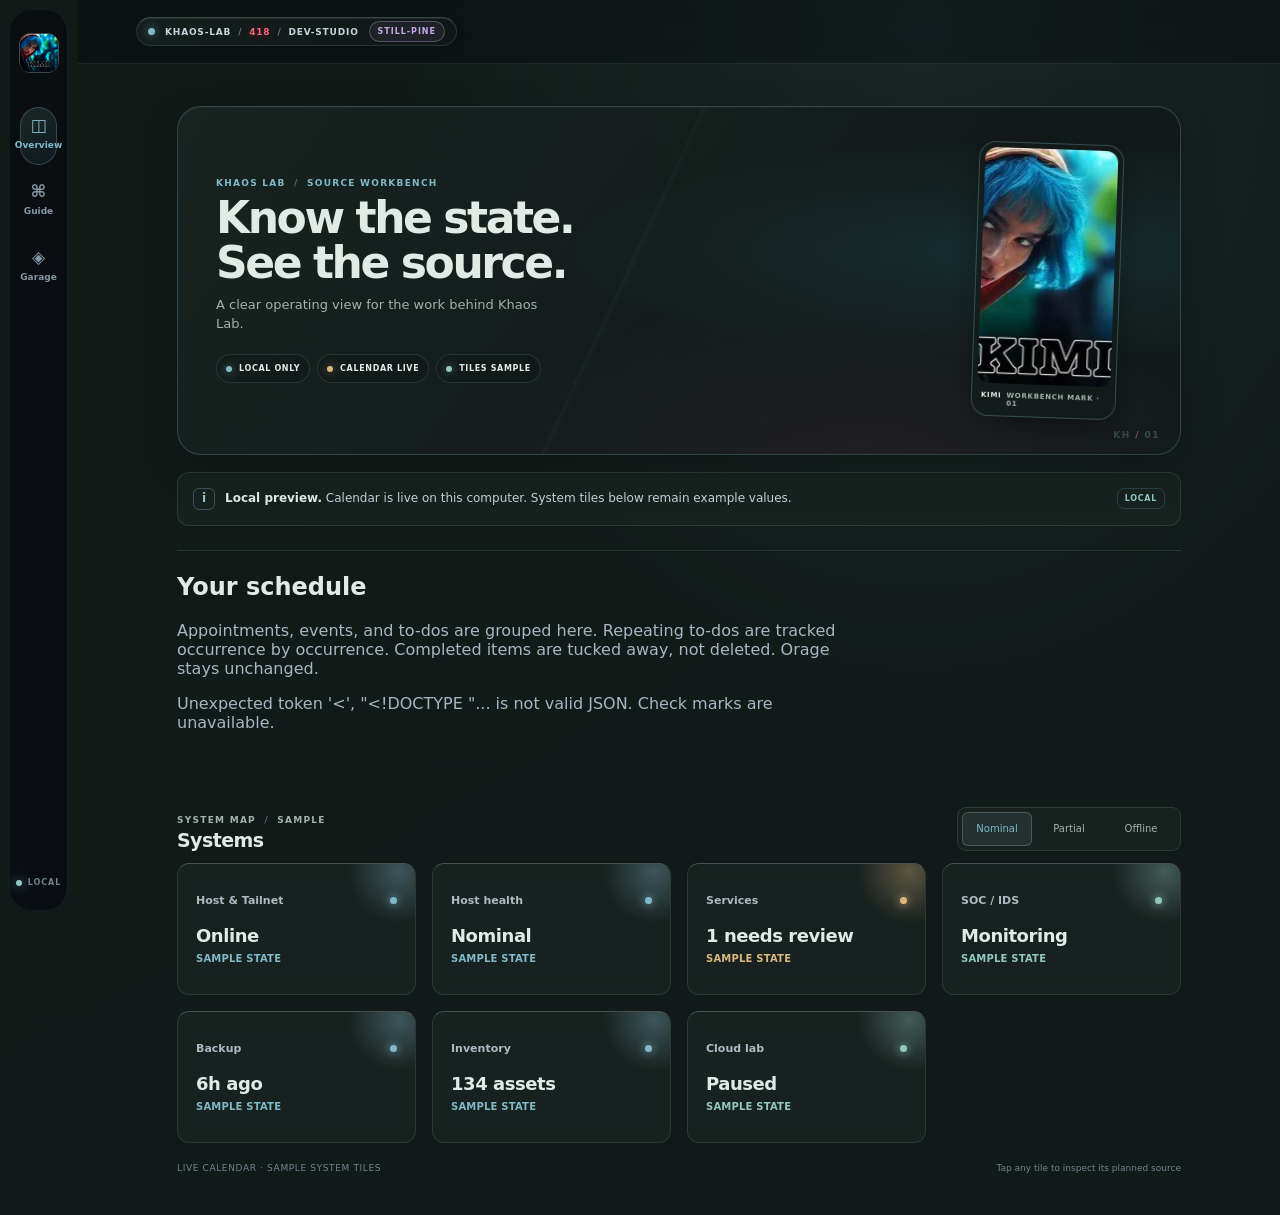
==== apps/khaos-hub/web/index.html @ b9dda096 "Place Kimi wallpaper across Hub and Garage" ====
<!doctype html>
<html lang="en">
<head>
  <meta charset="utf-8">
  <meta name="viewport" content="width=device-width, initial-scale=1, viewport-fit=cover">
  <meta name="theme-color" content="#080b10">
  <meta name="color-scheme" content="dark">
  <meta http-equiv="Content-Security-Policy" content="default-src 'none'; script-src 'self'; style-src 'self'; img-src 'self' data:; connect-src 'self'; font-src 'self'; manifest-src 'self'; base-uri 'none'; form-action 'none'; object-src 'none';">
  <title>Khaos Hub · Source Workbench</title>
  <link rel="manifest" href="manifest.webmanifest">
  <link rel="icon" href="icon-kimi-512.png" type="image/png">
  <link rel="stylesheet" href="app.css">
  <script src="app.js" defer></script>
</head>
<body>
  <div class="app-shell">
    <aside class="side-rail" aria-label="Primary navigation">
      <a class="brand-mark" href="#overview" aria-label="Khaos Hub overview"><img class="brand-icon" src="kimi-khaos-hub.png" alt=""></a>
      <nav class="rail-nav" aria-label="Sections">
        <button class="rail-link is-active" type="button" data-page="overview" aria-label="Overview" aria-current="page"><span class="rail-glyph">◫</span><span>Overview</span></button>
        <button class="rail-link" type="button" data-page="guide" aria-label="Guide"><span class="rail-glyph">⌘</span><span>Guide</span></button>
        <a class="rail-link garage-link" href="/garage/" aria-label="Garage system map"><span class="rail-glyph" aria-hidden="true">◈</span><span>Garage</span></a>
      </nav>
      <div class="rail-foot"><span class="rail-led"></span><span>LOCAL</span></div>
    </aside>

    <main class="main-shell">
      <header class="topbar">
        <div class="topbar-brand"><span class="brand-mark small" aria-hidden="true"><img class="brand-icon" src="kimi-khaos-hub.png" alt=""></span><span>KHAOS <b>HUB</b></span></div>
        <div class="topbar-state" role="group" aria-label="Khaos-Lab 418 Dev-Studio · Still-Pine phase"><span class="state-led" aria-hidden="true"></span><span class="deck-label">KHAOS-LAB <i>/</i> <b>418</b> <i>/</i> DEV-STUDIO</span><span class="phase-chip">STILL-PINE</span></div>
      </header>

      <section class="page page-overview" data-view="overview" aria-labelledby="page-title">
        <section class="workbench-hero" aria-labelledby="page-title">
          <div class="hero-copy">
            <p class="eyebrow">KHAOS LAB <span>/</span> SOURCE WORKBENCH</p>
            <h1 id="page-title">Know the state.<br>See the source.</h1>
            <p class="lede">A clear operating view for the work behind Khaos Lab.</p>
            <div class="hero-signals" aria-label="Hub status">
              <span><i aria-hidden="true"></i> LOCAL ONLY</span>
              <span><i aria-hidden="true"></i> CALENDAR LIVE</span>
              <span><i aria-hidden="true"></i> TILES SAMPLE</span>
            </div>
          </div>
          <figure class="hero-art">
            <img src="kimi-wallpaper.jpg" alt="Kimi in a blue-haired portrait with the KIMI wordmark">
            <figcaption><span>KIMI</span><span>WORKBENCH MARK · 01</span></figcaption>
          </figure>
          <span class="hero-index" aria-hidden="true">KH<span> / </span>01</span>
        </section>

        <div class="preview-banner" role="status">
          <span class="preview-icon" aria-hidden="true">i</span>
          <span><strong>Local preview.</strong> Calendar is live on this computer. System tiles below remain example values.</span>
          <span class="fixture-tag">LOCAL</span>
        </div>

        <section aria-labelledby="calendar-title" class="calendar-section"><h2 id="calendar-title">Your schedule</h2><p>Appointments, events, and to-dos are grouped here. Repeating to-dos are tracked occurrence by occurrence. Completed items are tucked away, not deleted. Orage stays unchanged.</p><p id="calendar-state" role="status">Connecting to calendar…</p><div id="calendar-list"></div></section>
        <div class="section-head">
          <div><p class="eyebrow">SYSTEM MAP <span>/</span> SAMPLE</p><h2>Systems</h2></div>
          <div class="scenario-control" role="group" aria-label="Preview sample scenario">
            <button class="scenario is-selected" type="button" data-scenario="0" aria-pressed="true">Nominal</button>
            <button class="scenario" type="button" data-scenario="1" aria-pressed="false">Partial</button>
            <button class="scenario" type="button" data-scenario="2" aria-pressed="false">Offline</button>
          </div>
        </div>

        <div class="status-grid" id="status-grid" aria-label="Sample status cards"></div>
        <footer class="page-foot"><span>LIVE CALENDAR · SAMPLE SYSTEM TILES</span><span>Tap any tile to inspect its planned source</span></footer>
      </section>

      <section class="page page-guide" data-view="guide" aria-labelledby="guide-title" hidden>
        <div class="page-heading guide-heading">
          <div><p class="eyebrow">KHAOS LAB <span>/</span> FIELD NOTES</p><h1 id="guide-title">A clear view.<br>Nothing hidden.</h1><p class="lede">Live calendar checks, with clearly labeled sample system tiles.</p></div>
          <div class="guide-orbit" aria-hidden="true"><span></span><i></i><b>KH</b></div>
        </div>
        <div class="guide-grid">
          <article class="guide-card"><span class="guide-index">01</span><h2>Sample states</h2><p>Nominal, partial failure, and host offline fixtures. Switch scenarios on Overview to see how each tile responds.</p></article>
          <article class="guide-card"><span class="guide-index">02</span><h2>Shared check marks</h2><p>Check and uncheck calendar entries here or in Khaos Lab. The views sync every two seconds. Orage appointments and alarms remain unchanged.</p></article>
          <article class="guide-card"><span class="guide-index">03</span><h2>Private by default</h2><p>This calendar runs on this computer only. Phone access still needs a reviewed private connection.</p></article>
          <article class="guide-card guide-wide"><span class="guide-index">04</span><h2>Planned status surfaces</h2><p>Host and Tailnet · Host health · Services · SOC / IDS · Backup · Inventory summary · Cloud lab.</p></article>
        </div>
        <footer class="page-foot"><span>PREVIEW 0.1.0</span><span>Live calendar · sample system status</span></footer>
      </section>

      <nav class="mobile-nav" aria-label="Primary navigation">
        <button class="mobile-link is-active" type="button" data-page="overview" aria-current="page"><span aria-hidden="true">◫</span>Overview</button>
        <button class="mobile-link" type="button" data-page="guide"><span aria-hidden="true">⌘</span>Guide</button>
        <a class="mobile-link garage-mobile-link" href="/garage/" aria-label="Garage system map"><span aria-hidden="true">◈</span>Garage</a>
      </nav>
    </main>
  </div>

  <dialog class="detail-dialog" aria-labelledby="detail-title">
    <form method="dialog" class="dialog-surface">
      <button class="dialog-close" aria-label="Close details">×</button>
      <p class="eyebrow">PLANNED SOURCE</p>
      <h2 id="detail-title">Status detail</h2>
      <p class="detail-value" id="detail-value"></p>
      <p class="detail-source" id="detail-source"></p>
      <p class="detail-note">Fixture only. This build does not contact or read that source.</p>
      <button class="dialog-done" value="close">Done</button>
    </form>
  </dialog>
</body>
</html>
---- apps/khaos-hub/web/app.css ----
:root {
  color-scheme: dark;
  --ink: #232136;
  --ink-rgb: 35,33,54;
  --surface-rgb: 42,39,63;
  --overlay-rgb: 57,53,82;
  --paper-rgb: 224,222,244;
  --phase-rgb: 94,200,237;
  --glass: rgba(var(--surface-rgb), .72);
  --glass-strong: rgba(var(--surface-rgb), .96);
  --line: rgba(var(--paper-rgb), .13);
  --line-bright: rgba(var(--paper-rgb), .23);
  --paper: #e0def4;
  --muted: #6e6a86;
  --mint: #5ec8ed;
  --blue: #91bfff;
  --amber: #f2c078;
  --coral: #f28c91;
  --shadow: 0 18px 44px rgba(0, 0, 0, .22);
  font-family: Inter, ui-sans-serif, system-ui, -apple-system, BlinkMacSystemFont, "Segoe UI", sans-serif;
  background: var(--ink);
  color: var(--paper);
  font-synthesis: none;
  text-rendering: optimizeLegibility;
  -webkit-font-smoothing: antialiased;
}
* { box-sizing: border-box; }
html { min-width: 280px; min-height: 100%; background: var(--ink); }
body {
  min-width: 280px; min-height: 100vh; min-height: 100dvh; margin: 0;
  background: radial-gradient(ellipse at 84% 0%, rgba(var(--phase-rgb),.14), transparent 30rem), radial-gradient(ellipse at 28% 56%, rgba(var(--paper-rgb),.045), transparent 36rem), linear-gradient(145deg,var(--ink),var(--ink) 56%,rgba(var(--overlay-rgb),.55));
}
button { color: inherit; font: inherit; }
button:focus-visible, a:focus-visible { outline: 2px solid var(--mint); outline-offset: 3px; }
.app-shell { min-height: 100vh; min-height: 100dvh; }
.side-rail { display: none; }
.main-shell { min-height: 100vh; min-height: 100dvh; padding-bottom: calc(73px + env(safe-area-inset-bottom)); }
.topbar { position: sticky; z-index: 5; top: 0; display: flex; align-items: center; justify-content: space-between; height: 56px; padding: 0 17px; border-bottom: 1px solid rgba(var(--paper-rgb),.08); background: rgba(var(--ink-rgb),.82); backdrop-filter: blur(16px); -webkit-backdrop-filter: blur(16px); }
.topbar-brand { display: flex; align-items: center; gap: 9px; color: var(--paper); font-size: 11px; font-weight: 750; letter-spacing: .12em; }
.topbar-brand b { color: var(--muted); font-weight: 650; }
.brand-mark { position: relative; display: grid; place-items: center; width: 44px; height: 44px; border: 1px solid rgba(141,226,189,.3); border-radius: 15px; background: linear-gradient(145deg,rgba(141,226,189,.14),rgba(145,191,255,.04)); color: var(--mint); font-size: 22px; font-weight: 800; text-decoration: none; box-shadow: inset 0 1px rgba(255,255,255,.08),0 8px 25px rgba(8,11,16,.35); }
.brand-mark span { position: absolute; top: 4px; right: 4px; color: var(--blue); font-size: 9px; }
.brand-icon { display:block;width:100%;height:100%;border-radius:9px;object-fit:cover; }
.brand-mark.small { width: 27px; height: 27px; border-radius: 9px; font-size: 15px; }
.brand-mark.small span { top: 1px; right: 2px; font-size: 7px; }
.topbar-state,.sample-stamp { display: flex; align-items: center; gap: 8px; color: var(--muted); font-size: 9px; font-weight: 750; letter-spacing: .09em; }
.state-led,.stamp-led,.rail-led { width: 7px; height: 7px; border-radius: 50%; background: var(--blue); box-shadow: 0 0 12px rgba(145,191,255,.72); }
.page { width: min(100%,1120px); margin: 0 auto; padding: 22px 16px 26px; }
.page[hidden] { display: none; }
.page-heading { display: flex; align-items: flex-end; justify-content: space-between; gap: 14px; margin: 4px 0 19px; }
.eyebrow { margin: 0 0 8px; color: var(--mint); font-size: 9px; font-weight: 800; letter-spacing: .14em; }
.eyebrow span { padding: 0 4px; color: #54716f; }
h1,h2,p { margin-top: 0; }
h1 { max-width: 650px; margin-bottom: 6px; font-size: clamp(25px,7vw,38px); line-height: 1.07; font-weight: 680; letter-spacing: -.045em; }
.lede { margin: 0; color: var(--muted); font-size: 13px; line-height: 1.45; }
.sample-stamp { flex: 0 0 auto; padding: 9px 10px; border: 1px solid var(--line); border-radius: 12px; background: rgba(16,23,33,.68); font-size: 8px; line-height: 1.55; letter-spacing: .04em; }
.sample-stamp b { color: var(--paper); font-size: 9px; letter-spacing: .08em; }
.stamp-led { background: var(--amber); box-shadow: 0 0 10px rgba(242,192,120,.56); }
.preview-banner { display: flex; align-items: center; gap: 10px; min-height: 48px; padding: 10px 12px; border: 1px solid rgba(145,191,255,.2); border-radius: 15px; background: linear-gradient(105deg,rgba(29,57,76,.72),rgba(17,27,39,.84)); color: #c4d1dc; font-size: 11px; line-height: 1.4; box-shadow: inset 0 1px rgba(255,255,255,.035); }
.preview-banner strong { color: var(--paper); }
.preview-icon { display: grid; flex: 0 0 22px; place-items: center; width: 22px; height: 22px; border: 1px solid rgba(145,191,255,.3); border-radius: 8px; color: var(--blue); font-size: 12px; font-weight: 800; }
.fixture-tag { display: none; }
.section-head { display: flex; align-items: flex-end; justify-content: space-between; gap: 10px; margin: 23px 0 12px; }
.section-head .eyebrow { margin-bottom: 4px; color: var(--muted); }
.section-head h2 { margin: 0; color: var(--paper); font-size: 19px; font-weight: 650; letter-spacing: -.03em; }
.scenario-control { display: flex; align-items: center; gap: 2px; padding: 3px; border: 1px solid var(--line); border-radius: 12px; background: rgba(17,24,34,.8); }
.scenario { min-height: 30px; padding: 0 8px; border: 1px solid transparent; border-radius: 9px; background: transparent; color: var(--muted); font-size: 10px; cursor: pointer; transition: background .16s ease,color .16s ease; }
.scenario.is-selected { border-color: rgba(141,226,189,.24); background: linear-gradient(140deg,rgba(141,226,189,.2),rgba(141,226,189,.09)); color: var(--mint); box-shadow: inset 0 1px rgba(255,255,255,.06); }
.status-grid { display: grid; grid-template-columns: minmax(0,1fr); gap: 10px; }
.status-card { position: relative; min-width: 0; min-height: 108px; overflow: hidden; padding: 13px 14px 12px; border: 1px solid var(--line); border-radius: 17px; background: linear-gradient(148deg,rgba(var(--surface-rgb),.92),rgba(var(--ink-rgb),.9)); box-shadow: inset 0 1px rgba(255,255,255,.07),var(--shadow); text-align: left; cursor: pointer; transition: transform .16s ease,border-color .16s ease,background .16s ease; }
.tone-mint { --tone: var(--mint); --glow: var(--mint); }
.tone-blue { --tone: var(--blue); --glow: var(--blue); }
.tone-amber { --tone: var(--amber); --glow: var(--amber); }
.tone-coral { --tone: var(--coral); --glow: var(--coral); }
.status-card::after { position: absolute; top: -45px; right: -37px; width: 105px; height: 105px; border-radius: 50%; background: radial-gradient(circle,var(--glow),transparent 70%); content: ""; opacity: .18; pointer-events: none; }
.status-card:hover { transform: translateY(-2px); border-color: var(--line-bright); background: linear-gradient(148deg,rgba(29,43,59,.96),rgba(15,22,32,.95)); }
.status-card:active { transform: scale(.988); }
@supports (backdrop-filter: blur(1px)) { .status-card { backdrop-filter: blur(8px); -webkit-backdrop-filter: blur(8px); } }
.card-head { position: relative; z-index: 1; display: flex; align-items: center; justify-content: space-between; gap: 8px; margin-bottom: 13px; }
.card-name { overflow: hidden; color: #adbbc4; font-size: 10px; font-weight: 700; text-overflow: ellipsis; white-space: nowrap; }
.card-dot { flex: 0 0 7px; width: 7px; height: 7px; border-radius: 50%; background: var(--tone); box-shadow: 0 0 10px var(--tone); }
.card-value { position: relative; z-index: 1; display: block; overflow: hidden; color: var(--paper); font-size: clamp(14px,4vw,18px); font-weight: 680; letter-spacing: -.025em; text-overflow: ellipsis; white-space: nowrap; }
.card-foot { position: relative; z-index: 1; display: block; margin-top: 5px; color: var(--tone); font-size: 9px; font-weight: 650; letter-spacing: .02em; }
.page-foot { display: flex; align-items: center; justify-content: space-between; gap: 12px; margin-top: 16px; color: #71828e; font-size: 9px; letter-spacing: .07em; }
.page-foot span:last-child { text-align: right; letter-spacing: 0; }
.mobile-nav { position: fixed; z-index: 10; right: 12px; bottom: calc(9px + env(safe-area-inset-bottom)); left: 12px; display: grid; grid-template-columns: repeat(2,1fr); gap: 5px; padding: 5px; border: 1px solid var(--line-bright); border-radius: 17px; background: rgba(var(--ink-rgb),.9); box-shadow: 0 12px 32px rgba(0,0,0,.4),inset 0 1px rgba(255,255,255,.08); backdrop-filter: blur(18px); -webkit-backdrop-filter: blur(18px); }
.mobile-link { display: flex; align-items: center; justify-content: center; gap: 8px; min-height: 39px; border: 1px solid transparent; border-radius: 12px; background: transparent; color: var(--muted); font-size: 11px; font-weight: 650; cursor: pointer; }
.mobile-link span { color: currentColor; font-size: 14px; }
.mobile-link.is-active { border-color: rgba(169,203,222,.12); background: linear-gradient(140deg,rgba(145,191,255,.13),rgba(141,226,189,.07)); color: var(--paper); }
.garage-link,.garage-mobile-link { color: var(--muted); text-decoration: none; }
.garage-link:hover,.garage-link:focus-visible,.garage-mobile-link:hover,.garage-mobile-link:focus-visible { border-color: var(--line-bright); color: var(--paper); }
.detail-dialog { width: min(440px,calc(100% - 28px)); max-width: none; padding: 0; border: 1px solid var(--line-bright); border-radius: 22px; background: var(--glass-strong); color: var(--paper); box-shadow: 0 24px 100px rgba(0,0,0,.68),inset 0 1px rgba(255,255,255,.07); backdrop-filter: blur(20px); }
.detail-dialog::backdrop { background: rgba(2,5,9,.72); backdrop-filter: blur(8px); }
.dialog-surface { position: relative; padding: 24px; }
.dialog-close { position: absolute; top: 13px; right: 15px; display: grid; place-items: center; width: 34px; height: 34px; border: 1px solid var(--line); border-radius: 11px; background: rgba(255,255,255,.035); color: var(--muted); font-size: 22px; cursor: pointer; }
.dialog-surface h2 { margin: 0 38px 12px 0; font-size: 23px; letter-spacing: -.035em; }
.detail-value { margin: 0 0 14px; color: var(--mint); font-size: 15px; font-weight: 650; }
.detail-source,.detail-note { color: #b8c5cc; font-size: 13px; line-height: 1.55; }
.detail-note { margin: 16px 0 18px; padding: 11px 12px; border: 1px solid rgba(145,191,255,.18); border-radius: 12px; background: rgba(145,191,255,.055); color: #a7bdcd; font-size: 11px; }
.dialog-done { min-height: 40px; padding: 0 18px; border: 1px solid rgba(141,226,189,.28); border-radius: 12px; background: rgba(141,226,189,.13); color: var(--mint); font-size: 12px; font-weight: 700; cursor: pointer; }
.guide-heading { align-items: center; margin-top: 16px; }
.guide-heading h1 { font-size: clamp(29px,8vw,43px); }
.guide-orbit { position: relative; display: grid; flex: 0 0 75px; place-items: center; width: 75px; height: 75px; border: 1px solid rgba(141,226,189,.28); border-radius: 50%; background: radial-gradient(circle at 38% 35%,rgba(141,226,189,.15),rgba(19,29,42,.6) 68%); box-shadow: inset 0 0 24px rgba(141,226,189,.07),0 0 36px rgba(58,130,116,.09); color: var(--mint); font-size: 13px; font-weight: 750; letter-spacing: .12em; }
.guide-orbit span,.guide-orbit i { position: absolute; border: 1px solid rgba(145,191,255,.23); border-radius: 50%; transform: rotate(-32deg); }
.guide-orbit span { width: 94px; height: 35px; }
.guide-orbit i { width: 35px; height: 94px; }
.guide-grid { display: grid; grid-template-columns: 1fr; gap: 10px; }
.guide-card { position: relative; min-height: 144px; padding: 18px; border: 1px solid var(--line); border-radius: 18px; background: linear-gradient(145deg,rgba(23,34,47,.9),rgba(13,19,28,.94)); box-shadow: inset 0 1px rgba(255,255,255,.045),var(--shadow); }
.guide-index { display: inline-grid; place-items: center; width: 27px; height: 27px; margin-bottom: 14px; border: 1px solid rgba(141,226,189,.22); border-radius: 9px; background: rgba(141,226,189,.08); color: var(--mint); font-size: 9px; font-weight: 750; }
.guide-card h2 { margin: 0 0 7px; font-size: 15px; letter-spacing: -.02em; }
.guide-card p { max-width: 52ch; margin: 0; color: var(--muted); font-size: 12px; line-height: 1.55; }
@media (min-width: 360px) {
  .page { padding-right: 20px; padding-left: 20px; }
  .status-grid { grid-template-columns: repeat(2,minmax(0,1fr)); gap: 12px; }
  .status-card { min-height: 112px; padding: 14px; }
  .fixture-tag { display: inline-flex; flex: 0 0 auto; margin-left: auto; padding: 4px 7px; border: 1px solid rgba(145,191,255,.18); border-radius: 7px; color: var(--blue); font-size: 8px; font-weight: 750; letter-spacing: .09em; }
}
@media (max-width: 599px) {
  .topbar { height: 52px; }
  .page { padding-top: 16px; padding-bottom: 17px; }
  .page-heading { margin-top: 0; margin-bottom: 13px; }
  .page-heading .eyebrow { font-size: 8px; letter-spacing: .11em; }
  .section-head { margin-top: 17px; margin-bottom: 9px; }
  .status-card { min-height: 88px; padding: 11px 12px 10px; }
  .card-head { margin-bottom: 8px; }
  .card-name { font-size: 9px; }
  .card-value { font-size: 15px; }
  .card-foot { margin-top: 4px; font-size: 8px; }
  .status-grid { gap: 9px; }
  .main-shell { padding-bottom: calc(62px + env(safe-area-inset-bottom)); }
  .mobile-nav { bottom: calc(6px + env(safe-area-inset-bottom)); padding: 4px; }
  .mobile-link { min-height: 35px; }
}
@media (min-width: 600px) {
  .topbar { height: 64px; padding: 0 28px; }
  .page { padding: 34px 30px 38px; }
  .page-heading { margin-bottom: 23px; }
  .preview-banner { min-height: 54px; padding: 12px 15px; font-size: 12px; }
  .section-head { margin-top: 29px; }
  .status-grid { gap: 14px; }
  .status-card { min-height: 126px; padding: 17px; }
  .card-head { margin-bottom: 18px; }
  .card-name { font-size: 11px; }
  .card-foot { margin-top: 7px; font-size: 10px; }
  .mobile-nav { right: auto; left: 50%; width: min(300px,calc(100% - 32px)); transform: translateX(-50%); }
  .main-shell { padding-bottom: calc(82px + env(safe-area-inset-bottom)); }
  .guide-grid { grid-template-columns: repeat(2,minmax(0,1fr)); gap: 14px; }
  .guide-card { min-height: 166px; padding: 21px; }
  .guide-wide { grid-column: 1 / -1; min-height: 130px; }
}
@media (min-width: 900px) {
  .app-shell { display: grid; grid-template-columns: 78px minmax(0,1fr); }
  .side-rail { position: sticky; top: 0; display: flex; height: 100vh; flex-direction: column; align-items: center; gap: 34px; padding: 23px 10px; border-right: 1px solid rgba(169,203,222,.09); background: rgba(8,11,16,.7); }
  .rail-nav { display: flex; width: 100%; flex-direction: column; gap: 8px; }
  .rail-link { display: flex; flex-direction: column; align-items: center; gap: 6px; min-height: 58px; padding: 9px 2px; border: 1px solid transparent; border-radius: 14px; background: transparent; color: #8798a4; font-size: 9px; font-weight: 650; cursor: pointer; }
  .rail-glyph { font-size: 17px; line-height: 1; }
  .rail-link.is-active { border-color: rgba(141,226,189,.15); background: linear-gradient(140deg,rgba(141,226,189,.12),rgba(145,191,255,.055)); color: var(--mint); }
  .rail-foot { display: flex; align-items: center; gap: 6px; margin-top: auto; color: #71828e; font-size: 8px; font-weight: 750; letter-spacing: .12em; }
  .rail-led { width: 6px; height: 6px; background: var(--blue); }
  .main-shell { min-width: 0; padding: 0 0 25px; }
  .topbar { position: static; padding: 0 38px; background: rgba(8,11,16,.36); }
  .topbar-brand { display: none; }
  .page { padding: 42px 38px; }
  .page-heading { margin-top: 3px; margin-bottom: 26px; }
  h1 { font-size: clamp(34px,4vw,48px); }
  .lede { font-size: 14px; }
  .sample-stamp { padding: 11px 13px; }
  .status-grid { grid-template-columns: repeat(3,minmax(0,1fr)); gap: 16px; }
  .status-card { min-height: 132px; padding: 18px; }
  .scenario { min-width: 70px; min-height: 34px; }
  .mobile-nav { display: none; }
  .main-shell { padding-bottom: 0; }
  .page-foot { margin-top: 20px; }
}
@media (min-width: 1280px) {
  .page { padding-right: 58px; padding-left: 58px; }
  .topbar { padding-right: 58px; padding-left: 58px; }
  .status-grid { grid-template-columns: repeat(4,minmax(0,1fr)); }
}
@media (max-width: 359px) {
  .page { padding-right: 14px; padding-left: 14px; }
  .page-heading { align-items: flex-start; gap: 8px; }
  .sample-stamp { gap: 5px; padding: 7px; font-size: 7px; }
  .section-head { align-items: flex-end; }
  .section-head h2 { font-size: 17px; }
  .scenario-control { flex: 0 0 auto; }
  .scenario { flex: 1; }
  .status-grid { grid-template-columns: repeat(2,minmax(0,1fr)); gap: 8px; }
  .status-card { min-height: 82px; padding: 9px 10px 8px; border-radius: 14px; }
  .card-head { margin-bottom: 6px; }
  .card-name { font-size: 8px; }
  .card-value { font-size: 13px; }
  .card-foot { font-size: 7px; }
  .preview-banner { gap: 7px; padding: 8px 9px; font-size: 10px; }
  .fixture-tag { display: none; }
}
@media (prefers-reduced-motion: reduce) {
  *,*::before,*::after { scroll-behavior: auto !important; transition-duration: .01ms !important; animation-duration: .01ms !important; }
}

.calendar-section { margin: 24px 0; padding: 20px; border: 1px solid #34404f; border-radius: 16px; }
.calendar-section p { color: #a9b5c3; }
.calendar-row { display: flex; align-items: center; gap: 12px; padding: 12px 4px; border-bottom: 1px solid #27313d; overflow-wrap: anywhere; }
.calendar-row input { width: 22px; height: 22px; flex-shrink: 0; accent-color: #69dab1; }
.calendar-row span { min-width: 0; }
.calendar-row small { display: block; color: #a9b5c3; margin-top: 4px; }
.calendar-row:has(input:checked) strong { text-decoration: line-through; opacity: .7; }

/* Shared glass-cockpit treatment: slim instrument pills, lifted readouts,
   and calm edge lighting. The time-phase accent still comes from app.js. */
.topbar-state {
  min-height: 29px;
  padding: 0 11px;
  border: 1px solid var(--line);
  border-top-color: var(--line-bright);
  border-radius: 999px;
  background: linear-gradient(145deg,rgba(var(--surface-rgb),.7),rgba(var(--ink-rgb),.7));
  box-shadow: inset 0 1px rgba(255,255,255,.08),0 3px 12px rgba(0,0,0,.16);
}
.scenario-control { border-radius: 999px; padding: 4px; background: linear-gradient(145deg,rgba(var(--surface-rgb),.78),rgba(var(--ink-rgb),.8)); }
.scenario { border-radius: 999px; padding: 0 12px; }
.status-card {
  border-top-color: rgba(255,255,255,.22);
  border-radius: 22px;
  background: linear-gradient(150deg,rgba(var(--surface-rgb),.94),rgba(var(--ink-rgb),.96));
  box-shadow: inset 0 1px rgba(255,255,255,.10),inset 0 -1px rgba(0,0,0,.2),0 12px 26px rgba(0,0,0,.22);
  transform: translateZ(0);
}
.status-card:focus-visible { outline: 2px solid var(--tone); outline-offset: 3px; }
.rail-link { border-radius: 999px; }
.rail-link.is-active { border-color: rgba(var(--phase-rgb),.28); }
.guide-card { border-top-color: rgba(255,255,255,.19); border-radius: 22px; background: linear-gradient(150deg,rgba(var(--surface-rgb),.91),rgba(var(--ink-rgb),.96)); box-shadow: inset 0 1px rgba(255,255,255,.08),0 10px 26px rgba(0,0,0,.2); }
.guide-index { border-radius: 999px; }
.dialog-close,.dialog-done { border-radius: 999px; }

* { scrollbar-width: thin; scrollbar-color: #657f87 #10151d; }
::-webkit-scrollbar { width: 12px; height: 12px; }
::-webkit-scrollbar-track { background: #10151d; border-radius: 999px; }
::-webkit-scrollbar-thumb { background: #657f87; border: 3px solid #10151d; border-radius: 999px; }
::-webkit-scrollbar-thumb:hover { background: #69dab1; }
.side-rail { border-radius: 22px; margin: 10px; }
.rail-link, .scenario, .topbar-state { border-radius: 999px; }
.detail-dialog, .status-card, .preview-banner { border-radius: 20px; }

#calendar-list { max-height: min(60vh, 520px); overflow-y: auto; padding-right: 10px; }
#calendar-list {
  display: grid;
  gap: 9px;
  padding: 4px 10px 6px 3px;
  scrollbar-gutter: stable;
}
@media (prefers-reduced-motion: reduce) {
  .status-card,.calendar-row,.detail-dialog,.guide-card { transition: none !important; }
  .status-card:hover,.calendar-row:hover { transform: none; }
}
.calendar-row {
  position: relative;
  display: flex;
  align-items: center;
  gap: 13px;
  min-height: 67px;
  padding: 11px 14px;
  border: 1px solid rgba(var(--paper-rgb),.14);
  border-top-color: rgba(255,255,255,.20);
  border-radius: 19px;
  background: linear-gradient(150deg,rgba(var(--surface-rgb),.88),rgba(var(--ink-rgb),.82));
  box-shadow: inset 0 1px rgba(255,255,255,.09), inset 0 -1px rgba(0,0,0,.17), 0 5px 13px rgba(0,0,0,.14);
  overflow-wrap: anywhere;
  cursor: pointer;
  transition: transform .18s ease,border-color .18s ease,box-shadow .18s ease,background .18s ease;
}
.calendar-row::before {
  position: absolute;
  top: 13px;
  bottom: 13px;
  left: -1px;
  width: 2px;
  border-radius: 99px;
  background: var(--row-accent,var(--mint));
  box-shadow: 0 0 12px color-mix(in srgb,var(--row-accent,var(--mint)) 45%,transparent);
  content: "";
}
.calendar-row.calendar-event { --row-accent: var(--blue); }
.calendar-row.calendar-todo { --row-accent: var(--mint); }
.calendar-row:hover {
  transform: translateY(-1px);
  border-color: color-mix(in srgb,var(--row-accent,var(--mint)) 45%,var(--line-bright));
  box-shadow: inset 0 1px rgba(255,255,255,.11),0 9px 20px rgba(0,0,0,.2),0 0 18px color-mix(in srgb,var(--row-accent,var(--mint)) 8%,transparent);
}
.calendar-row:focus-within { outline: 2px solid var(--row-accent,var(--mint)); outline-offset: 2px; }
.calendar-row input {
  appearance: none;
  position: relative;
  display: grid;
  flex: 0 0 23px;
  place-items: center;
  width: 23px;
  height: 23px;
  margin: 0;
  border: 1px solid color-mix(in srgb,var(--row-accent,var(--mint)) 52%,transparent);
  border-radius: 50%;
  background: radial-gradient(circle at 35% 28%,rgba(255,255,255,.16),rgba(var(--ink-rgb),.72) 70%);
  box-shadow: inset 0 1px rgba(255,255,255,.14),0 2px 5px rgba(0,0,0,.2);
  cursor: pointer;
}
.calendar-row input::after {
  width: 9px;
  height: 5px;
  border-bottom: 2px solid var(--ink);
  border-left: 2px solid var(--ink);
  content: "";
  opacity: 0;
  transform: translateY(-1px) rotate(-45deg) scale(.75);
  transition: opacity .15s ease,transform .15s ease;
}
.calendar-row input:checked {
  border-color: var(--row-accent,var(--mint));
  background: linear-gradient(145deg,color-mix(in srgb,var(--row-accent,var(--mint)) 90%,white),var(--row-accent,var(--mint)));
  box-shadow: 0 0 14px color-mix(in srgb,var(--row-accent,var(--mint)) 35%,transparent),inset 0 1px rgba(255,255,255,.45);
}
.calendar-row input:checked::after { opacity: 1; transform: translateY(-1px) rotate(-45deg) scale(1); }
.calendar-row input:disabled { cursor: progress; opacity: .58; }
.calendar-copy { display: flex; min-width: 0; flex: 1; flex-direction: column; gap: 7px; }
.calendar-copy strong { color: var(--paper); font-size: 12px; font-weight: 680; line-height: 1.35; }
.calendar-meta { display: flex; flex-wrap: wrap; align-items: center; gap: 7px; }
.calendar-kind {
  display: inline-flex;
  align-items: center;
  min-height: 19px;
  padding: 2px 8px;
  border: 1px solid color-mix(in srgb,var(--row-accent,var(--mint)) 31%,transparent);
  border-radius: 999px;
  background: color-mix(in srgb,var(--row-accent,var(--mint)) 11%,transparent);
  color: var(--row-accent,var(--mint));
  font-size: 8px;
  font-weight: 780;
  letter-spacing: .07em;
  text-transform: uppercase;
}
.calendar-when { color: var(--muted); font-size: 10px; line-height: 1.3; }
.calendar-row.is-complete { opacity: .74; }
.calendar-row.is-complete .calendar-copy strong { color: var(--muted); text-decoration: line-through; }
@media (max-width: 420px) {
  .calendar-row { min-height: 62px; gap: 10px; padding: 10px 12px; border-radius: 16px; }
  .calendar-copy strong { font-size: 11px; }
  .calendar-when { font-size: 9px; }
}

/* Phosphor Garden / Khaos: quiet mineral surfaces, crisp type, one living accent. */
:root {
  --ink:#0c1211; --ink-rgb:12,18,17; --surface-rgb:18,29,26;
  --overlay-rgb:25,39,35; --paper-rgb:229,238,232; --paper:#e5eee8;
  --muted:#9caaa2; --line:rgba(190,220,202,.13); --line-bright:rgba(190,220,202,.24);
  --mint:#a1d7bd; --blue:#91c8bf; --amber:#dbb77d; --coral:#d9877f;
  --shadow:none; font-family:ui-sans-serif,system-ui,-apple-system,BlinkMacSystemFont,"Segoe UI",sans-serif;
}
body { background:radial-gradient(ellipse at 72% 2%,rgba(var(--phase-rgb),.07),transparent 33rem),linear-gradient(150deg,#111a17,var(--ink) 68%); }
.brand-mark { width:40px;height:40px;border:1px solid var(--line-bright);border-radius:12px;background:rgba(var(--surface-rgb),.78);box-shadow:none; }
.brand-mark span { color:var(--amber); }
.sample-stamp,.preview-banner,.scenario-control,.status-card,.guide-card,.detail-dialog { border-radius:12px;box-shadow:none; }
.preview-banner { border-color:var(--line);background:rgba(var(--surface-rgb),.72); }
.preview-icon { border-radius:6px; }
.scenario-control { border-radius:9px;background:rgba(var(--surface-rgb),.72); }
.scenario { border-radius:6px; }
.scenario.is-selected { border-color:var(--line-bright);background:rgba(var(--phase-rgb),.11);box-shadow:none; }
.status-card { border-radius:12px;background:rgba(var(--surface-rgb),.8);box-shadow:none; }
.status-card::before,.status-card::after { opacity:.35; }
.status-card:hover { transform:translateY(-1px);box-shadow:0 8px 20px rgba(0,0,0,.19); }
.guide-card { border-radius:12px;background:rgba(var(--surface-rgb),.58);box-shadow:none; }
.calendar-section { border:0;border-top:1px solid var(--line);border-radius:0;padding:22px 0;background:transparent; }
.calendar-section>p { max-width:680px; }
#calendar-list { display:block;max-height:min(58vh,560px);overflow:auto;padding:4px 2px; }
.calendar-group { margin:16px 0 21px; }
.calendar-group-toggle { width:100%;margin:0;padding:8px 0;border:0;border-bottom:1px solid var(--line);background:transparent;color:var(--paper);font:inherit;font-size:12px;font-weight:650;text-align:left;cursor:pointer; }
.calendar-group-toggle:hover { color:var(--mint); }
.calendar-empty { margin:10px 0;color:var(--muted);font-size:12px; }
.calendar-more-toggle { display:block;margin:8px 0;padding:8px 0;border:0;background:transparent;color:var(--muted);font:inherit;font-size:11px;text-align:left;cursor:pointer; }
.calendar-more-toggle:hover { color:var(--paper); }
.calendar-row { min-height:58px;padding:9px 5px;border:0;border-bottom:1px solid var(--line);border-radius:0;background:transparent;box-shadow:none; }
.calendar-row::before { top:13px;bottom:13px;left:0;width:2px;box-shadow:none; }
.calendar-row:hover { transform:none;border-color:var(--line-bright);background:rgba(var(--surface-rgb),.38);box-shadow:none; }
.calendar-row input { border-radius:6px;background:rgba(var(--overlay-rgb),.8);box-shadow:none; }
.calendar-row input:checked { box-shadow:none; }
.calendar-copy strong { font-size:13px;font-weight:570; }
.calendar-kind { min-height:0;padding:0;border:0;border-radius:0;background:transparent;font-size:9px;font-weight:650;letter-spacing:.035em; }
.calendar-completed-toggle { margin:10px 0;padding:8px 0;border:0;border-bottom:1px solid var(--line);background:transparent;color:var(--muted);font:inherit;font-size:12px;cursor:pointer; }
.calendar-completed-toggle:hover { color:var(--paper); }
.calendar-row.calendar-appointment { --row-accent:var(--amber); }
.calendar-row.calendar-completed { opacity:.68; }
.detail-dialog { border-radius:14px;background:rgba(var(--surface-rgb),.98); }
.mobile-nav { border-radius:13px;background:rgba(var(--ink-rgb),.94);box-shadow:0 8px 24px rgba(0,0,0,.25); }
.mobile-nav { grid-template-columns:repeat(3,minmax(0,1fr)); }

/* Source Workbench identity; the existing Circadian phase accent remains authoritative. */
.workbench-hero {
  position:relative;display:grid;grid-template-columns:minmax(0,1fr) minmax(112px,24%);align-items:center;gap:20px;
  min-height:236px;margin:5px 0 17px;padding:23px;overflow:hidden;border:1px solid rgba(var(--phase-rgb),.25);border-radius:22px;
  background:radial-gradient(ellipse at 84% 42%,rgba(48,181,200,.12),transparent 38%),
    radial-gradient(ellipse at 68% 110%,rgba(176,77,151,.10),transparent 38%),
    linear-gradient(125deg,rgba(var(--surface-rgb),.96),rgba(var(--ink-rgb),.93) 68%);
  box-shadow:inset 0 1px rgba(255,255,255,.035),0 14px 40px rgba(0,0,0,.18);
}
.workbench-hero::before { position:absolute;inset:0;background:linear-gradient(115deg,transparent 45%,rgba(var(--phase-rgb),.04) 45.2%,transparent 45.7%);content:"";pointer-events:none; }
.hero-copy { position:relative;z-index:1;min-width:0; }
.hero-copy .eyebrow { color:var(--mint); }
.workbench-hero h1 { max-width:620px;margin:0 0 11px;font-size:clamp(27px,6vw,44px);line-height:1.02;letter-spacing:-.055em; }
.hero-copy .lede { max-width:42ch;font-size:13px; }
.hero-signals { display:flex;flex-wrap:wrap;gap:7px;margin-top:20px; }
.hero-signals span { display:inline-flex;align-items:center;gap:7px;min-height:29px;padding:0 9px;border:1px solid var(--line);border-radius:999px;background:rgba(var(--ink-rgb),.52);color:var(--paper);font-size:8px;font-weight:750;letter-spacing:.08em; }
.hero-signals i { width:6px;height:6px;border-radius:50%;background:var(--mint);box-shadow:0 0 10px rgba(var(--phase-rgb),.7); }
.hero-signals span:nth-child(2) i { background:var(--amber);box-shadow:0 0 10px rgba(219,183,125,.55); }
.hero-signals span:nth-child(3) i { background:var(--blue);box-shadow:0 0 10px rgba(145,200,191,.55); }
.hero-art { position:relative;z-index:1;justify-self:end;width:min(100%,145px);margin:0;padding:5px;overflow:hidden;border:1px solid rgba(var(--phase-rgb),.32);border-radius:17px;background:rgba(var(--ink-rgb),.66);box-shadow:0 12px 32px rgba(0,0,0,.32);transform:rotate(2deg); }
.hero-art img { display:block;width:100%;aspect-ratio:150/266;border-radius:12px;object-fit:cover; }
.hero-art figcaption { display:flex;justify-content:space-between;gap:5px;padding:8px 4px 3px;color:var(--muted);font-size:7px;font-weight:750;letter-spacing:.1em; }
.hero-art figcaption span:first-child { color:var(--paper); }
.hero-index { position:absolute;right:20px;bottom:14px;color:rgba(var(--phase-rgb),.3);font-size:9px;font-weight:800;letter-spacing:.16em; }
.hero-index span { color:rgba(225,130,160,.58); }
.topbar-state .state-led { background:var(--mint);box-shadow:0 0 10px rgba(var(--phase-rgb),.65); }
@media (max-width:599px) {
 .workbench-hero { grid-template-columns:minmax(0,1fr) 86px;gap:9px;min-height:186px;margin-top:0;padding:17px 14px;border-radius:18px; }
 .workbench-hero h1 { font-size:clamp(23px,7vw,32px); }
 .hero-copy .eyebrow { font-size:8px;letter-spacing:.1em; }
 .hero-copy .lede { font-size:11px; }
 .hero-signals { gap:5px;margin-top:13px; }
 .hero-signals span { min-height:25px;padding:0 7px;font-size:7px;letter-spacing:.05em; }
 .hero-art { width:86px;padding:3px;border-radius:12px; }
 .hero-art img { border-radius:9px; }
 .hero-art figcaption { display:none; }
 .hero-index { right:12px;bottom:8px;font-size:7px; }
}
@media (max-width:359px) {
 .workbench-hero { grid-template-columns:minmax(0,1fr) 68px;gap:6px;padding:14px 11px; }
 .workbench-hero h1 { font-size:22px; } .hero-art { width:68px; } .hero-signals span { font-size:6px; }
}
@media (min-width:900px) { .workbench-hero { min-height:292px;margin-top:0;padding:36px 38px;border-radius:24px; } .hero-art { width:min(100%,145px);margin-right:22px; } }
@media (prefers-reduced-motion:no-preference) { .hero-art { animation:hero-arrive .8s cubic-bezier(.2,.75,.25,1) both; } @keyframes hero-arrive { from { opacity:0;transform:translateY(8px) rotate(2deg); } to { opacity:1;transform:translateY(0) rotate(2deg); } } }

/* Flight deck identity */
.topbar-state { gap: 10px; white-space: nowrap; }
.deck-label { color: #c6d5db; }
.deck-label i { padding: 0 3px; color: #69818a; font-style: normal; }
.deck-label b { color: #ff6374; font-weight: 850; text-shadow: 0 0 12px rgba(255,99,116,.28); }
.phase-chip { padding: 5px 8px; border: 1px solid rgba(196,167,231,.35); border-radius: 999px; color: #c4a7e7; background: rgba(196,167,231,.08); font-size: 8px; letter-spacing: .12em; }
@media (max-width: 420px) { .topbar-state { gap: 6px; font-size: 7px; letter-spacing: .055em; } .phase-chip { padding: 4px 6px; font-size: 7px; } }
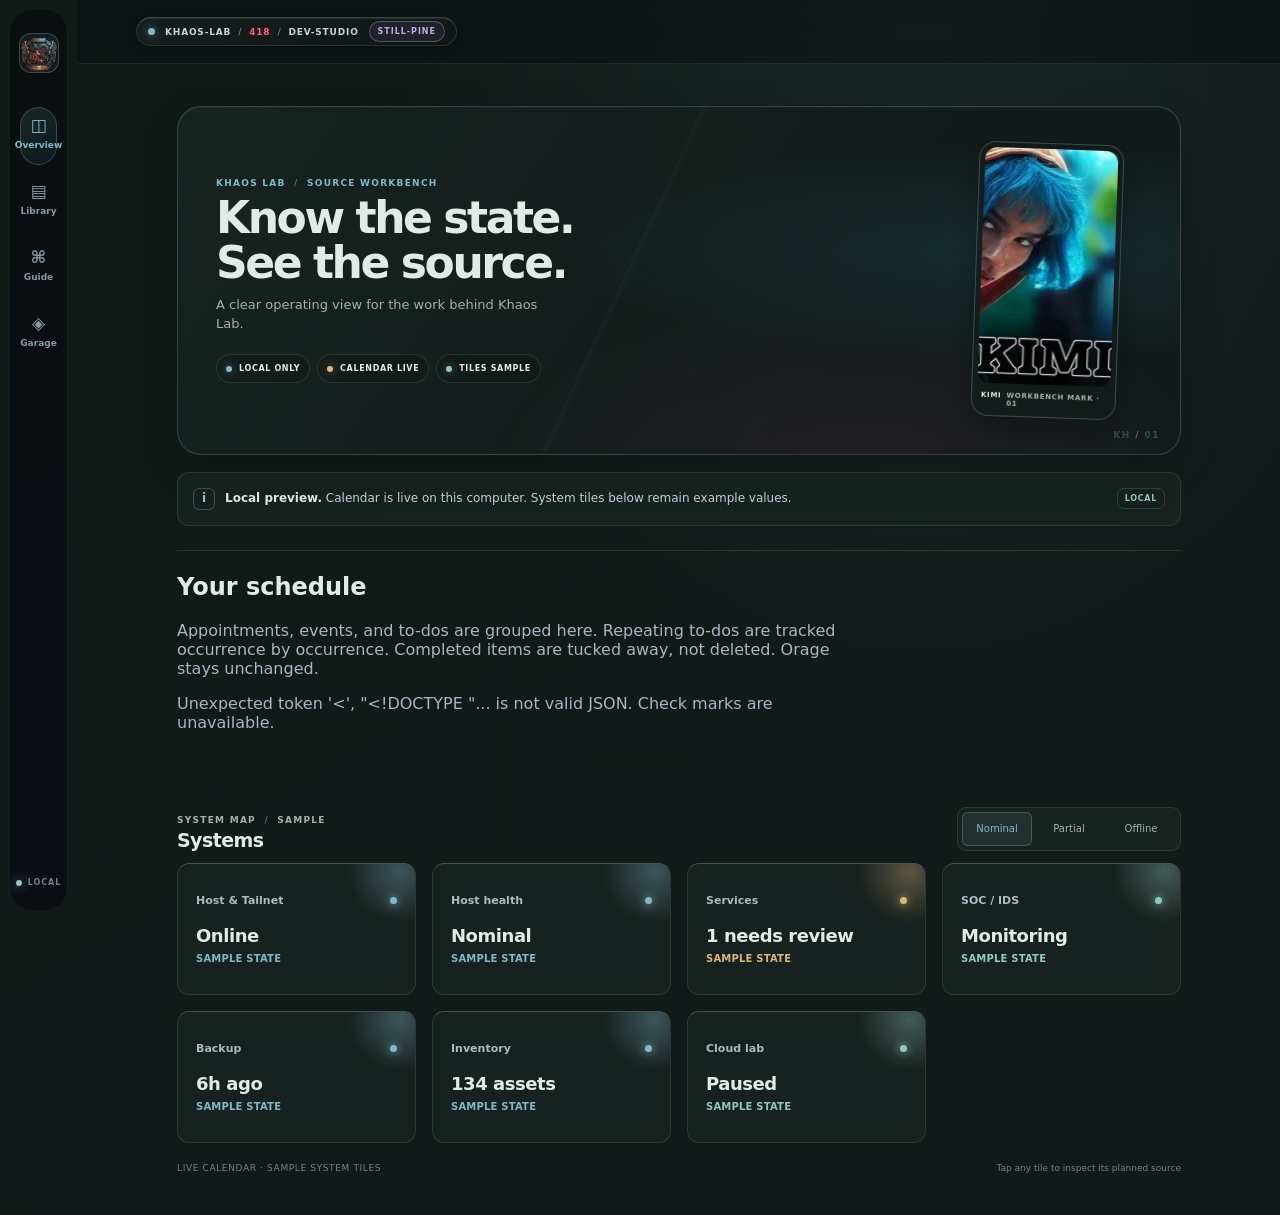
==== commit 63eb1385: "Add local Hub library and Garage source tracing" ====
--- a/apps/khaos-hub/web/index.html
+++ b/apps/khaos-hub/web/index.html
@@ -8,16 +8,17 @@
   <meta http-equiv="Content-Security-Policy" content="default-src 'none'; script-src 'self'; style-src 'self'; img-src 'self' data:; connect-src 'self'; font-src 'self'; manifest-src 'self'; base-uri 'none'; form-action 'none'; object-src 'none';">
   <title>Khaos Hub · Source Workbench</title>
   <link rel="manifest" href="manifest.webmanifest">
-  <link rel="icon" href="icon-kimi-512.png" type="image/png">
+  <link rel="icon" href="khaos-lab-mark.png" type="image/png">
   <link rel="stylesheet" href="app.css">
   <script src="app.js" defer></script>
 </head>
 <body>
   <div class="app-shell">
     <aside class="side-rail" aria-label="Primary navigation">
-      <a class="brand-mark" href="#overview" aria-label="Khaos Hub overview"><img class="brand-icon" src="kimi-khaos-hub.png" alt=""></a>
+      <a class="brand-mark" href="#overview" aria-label="Khaos Hub overview"><img class="brand-icon" src="khaos-lab-mark.png" alt=""></a>
       <nav class="rail-nav" aria-label="Sections">
         <button class="rail-link is-active" type="button" data-page="overview" aria-label="Overview" aria-current="page"><span class="rail-glyph">◫</span><span>Overview</span></button>
+        <button class="rail-link" type="button" data-page="library" aria-label="Library"><span class="rail-glyph">▤</span><span>Library</span></button>
         <button class="rail-link" type="button" data-page="guide" aria-label="Guide"><span class="rail-glyph">⌘</span><span>Guide</span></button>
         <a class="rail-link garage-link" href="/garage/" aria-label="Garage system map"><span class="rail-glyph" aria-hidden="true">◈</span><span>Garage</span></a>
       </nav>
@@ -26,7 +27,7 @@
 
     <main class="main-shell">
       <header class="topbar">
-        <div class="topbar-brand"><span class="brand-mark small" aria-hidden="true"><img class="brand-icon" src="kimi-khaos-hub.png" alt=""></span><span>KHAOS <b>HUB</b></span></div>
+        <div class="topbar-brand"><span class="brand-mark small" aria-hidden="true"><img class="brand-icon" src="khaos-lab-mark.png" alt=""></span><span>KHAOS <b>HUB</b></span></div>
         <div class="topbar-state" role="group" aria-label="Khaos-Lab 418 Dev-Studio · Still-Pine phase"><span class="state-led" aria-hidden="true"></span><span class="deck-label">KHAOS-LAB <i>/</i> <b>418</b> <i>/</i> DEV-STUDIO</span><span class="phase-chip">STILL-PINE</span></div>
       </header>
 
@@ -69,6 +70,21 @@
         <footer class="page-foot"><span>LIVE CALENDAR · SAMPLE SYSTEM TILES</span><span>Tap any tile to inspect its planned source</span></footer>
       </section>
 
+      <section class="page page-library" data-view="library" aria-labelledby="library-title" hidden>
+        <div class="page-heading"><div><p class="eyebrow">PRIVATE INDEX <span>/</span> LOCAL ONLY</p><h1 id="library-title">Your field library.</h1><p class="lede">Save references you choose. Hub does not read browser history or fetch pages.</p></div></div>
+        <form id="library-form" class="library-form">
+          <input type="hidden" id="library-id">
+          <label>Title <input id="library-title-input" maxlength="180" required autocomplete="off"></label>
+          <label>Page URL <input id="library-url-input" type="url" maxlength="2048" placeholder="https://…" autocomplete="url"></label>
+          <label>Type <select id="library-kind"><option value="bookmark">Bookmark</option><option value="tutorial">Tutorial</option><option value="research">Research</option><option value="incident">Incident reference</option></select></label>
+          <label>Tags <input id="library-tags" maxlength="240" placeholder="linux, incident-response"></label>
+          <label class="library-note">Notes <textarea id="library-note" maxlength="4000" rows="3"></textarea></label>
+          <div class="library-actions"><button class="library-save" type="submit">Save reference</button><button id="library-cancel" type="button" hidden>Cancel edit</button><button id="library-export" type="button">Export library</button><label class="library-import">Import JSON<input id="library-import-file" type="file" accept="application/json,.json"></label></div><p id="library-state" role="status" aria-live="polite">Saved locally on this computer.</p>
+        </form>
+        <div class="library-tools"><label>Search saved items <input id="library-search" type="search" placeholder="Title, note, tag, URL"></label><label>Show <select id="library-filter"><option value="all">Everything</option><option value="bookmark">Bookmarks</option><option value="tutorial">Tutorials</option><option value="research">Research</option><option value="incident">Incident references</option></select></label></div>
+        <div id="library-list" class="library-list" aria-live="polite"></div><p class="library-boundary">Private local index · explicit save only · saved page details are metadata and notes, not offline copies.</p>
+      </section>
+
       <section class="page page-guide" data-view="guide" aria-labelledby="guide-title" hidden>
         <div class="page-heading guide-heading">
           <div><p class="eyebrow">KHAOS LAB <span>/</span> FIELD NOTES</p><h1 id="guide-title">A clear view.<br>Nothing hidden.</h1><p class="lede">Live calendar checks, with clearly labeled sample system tiles.</p></div>
@@ -85,6 +101,7 @@
 
       <nav class="mobile-nav" aria-label="Primary navigation">
         <button class="mobile-link is-active" type="button" data-page="overview" aria-current="page"><span aria-hidden="true">◫</span>Overview</button>
+        <button class="mobile-link" type="button" data-page="library"><span aria-hidden="true">▤</span>Library</button>
         <button class="mobile-link" type="button" data-page="guide"><span aria-hidden="true">⌘</span>Guide</button>
         <a class="mobile-link garage-mobile-link" href="/garage/" aria-label="Garage system map"><span aria-hidden="true">◈</span>Garage</a>
       </nav>
--- a/apps/khaos-hub/web/app.css
+++ b/apps/khaos-hub/web/app.css
@@ -443,3 +443,7 @@
 .deck-label b { color: #ff6374; font-weight: 850; text-shadow: 0 0 12px rgba(255,99,116,.28); }
 .phase-chip { padding: 5px 8px; border: 1px solid rgba(196,167,231,.35); border-radius: 999px; color: #c4a7e7; background: rgba(196,167,231,.08); font-size: 8px; letter-spacing: .12em; }
 @media (max-width: 420px) { .topbar-state { gap: 6px; font-size: 7px; letter-spacing: .055em; } .phase-chip { padding: 4px 6px; font-size: 7px; } }
+
+.library-form,.library-tools{display:grid;grid-template-columns:repeat(auto-fit,minmax(min(100%,220px),1fr));gap:12px;padding:18px;border:1px solid var(--line);border-radius:16px;background:rgba(var(--surface-rgb),.55)}.library-form label,.library-tools label{display:grid;gap:6px;color:var(--muted);font-size:12px}.library-form input,.library-form select,.library-form textarea,.library-tools input,.library-tools select{width:100%;min-width:0;padding:10px 11px;border:1px solid var(--line-bright);border-radius:10px;background:rgba(var(--ink-rgb),.8);color:var(--paper);font:inherit}.library-note,.library-actions,#library-state{grid-column:1/-1}.library-actions,.library-card-actions{display:flex;flex-wrap:wrap;align-items:center;gap:8px}.library-actions button,.library-import,.library-card-actions button{min-height:38px;padding:8px 12px;border:1px solid var(--line-bright);border-radius:10px;background:rgba(var(--overlay-rgb),.7);color:var(--paper);font:inherit;cursor:pointer}.library-actions .library-save{border-color:var(--mint);color:var(--mint)}#library-state,.library-boundary,.library-card-meta{margin:0;color:var(--muted);font-size:12px}.library-tools{margin:14px 0}.library-list{display:grid;grid-template-columns:repeat(auto-fit,minmax(min(100%,280px),1fr));gap:12px}.library-card{min-width:0;padding:16px;border:1px solid var(--line);border-radius:15px;background:rgba(var(--surface-rgb),.65);overflow-wrap:anywhere}.library-card-title{display:block;margin:0 0 8px;color:var(--paper);font-size:17px;font-weight:700}.library-card p{color:var(--muted);white-space:pre-wrap}.library-empty,.library-boundary{color:var(--muted)}.library-boundary{margin:14px 0 28px}
+
+.mobile-nav{grid-template-columns:repeat(4,minmax(0,1fr))}
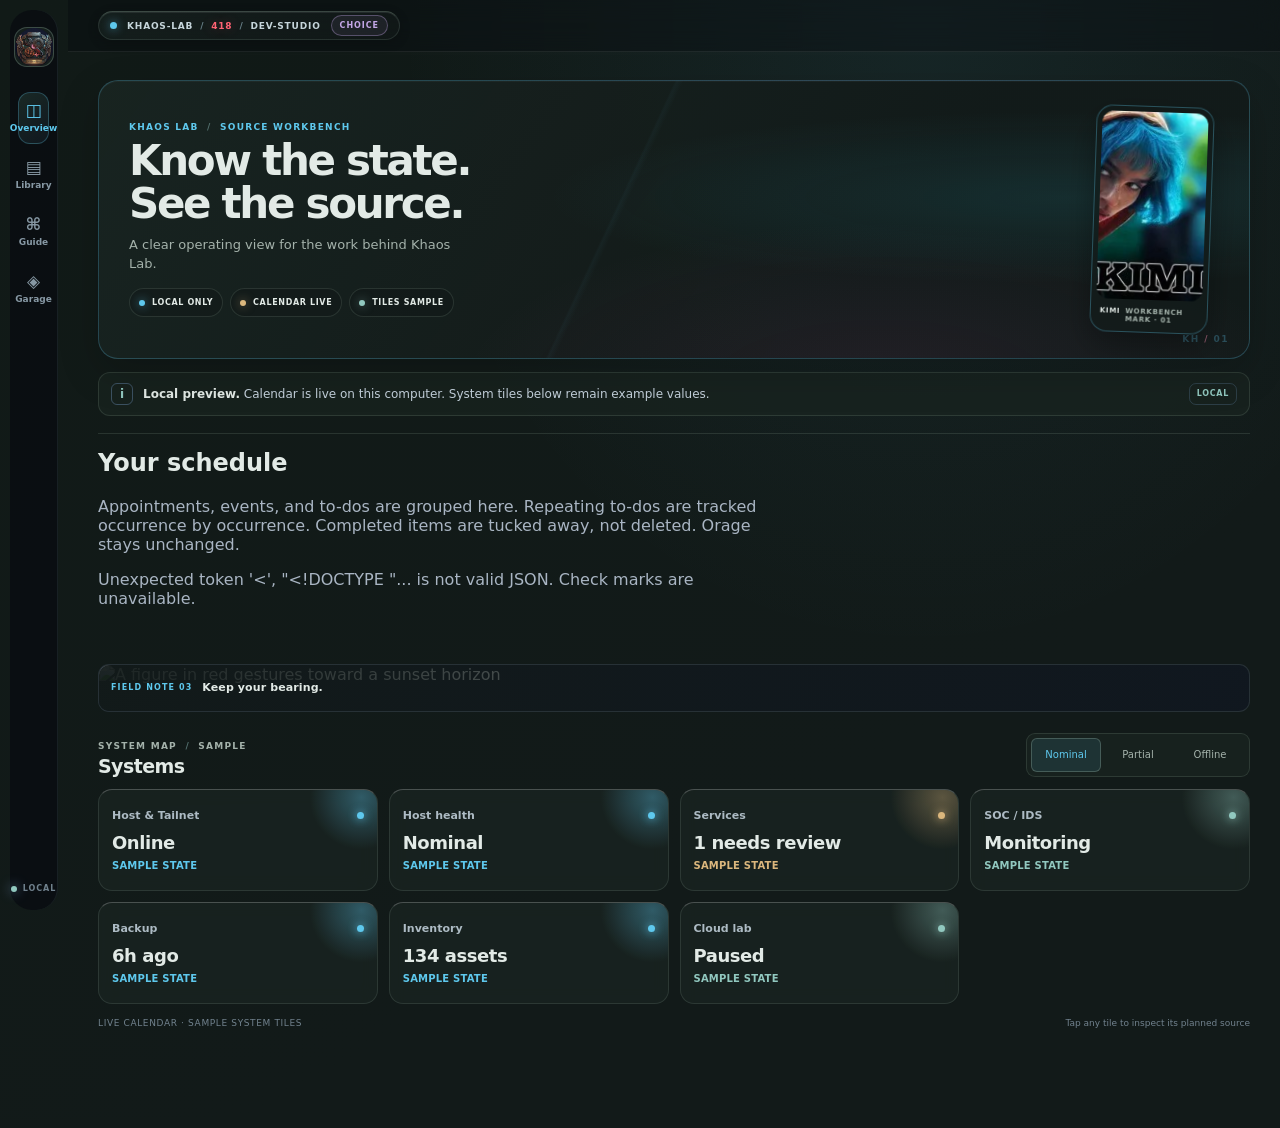
==== commit b1404c09: "Refine Hub and Lab UI with horizon artwork" ====
--- a/apps/khaos-hub/web/index.html
+++ b/apps/khaos-hub/web/index.html
@@ -57,6 +57,7 @@
         </div>
 
         <section aria-labelledby="calendar-title" class="calendar-section"><h2 id="calendar-title">Your schedule</h2><p>Appointments, events, and to-dos are grouped here. Repeating to-dos are tracked occurrence by occurrence. Completed items are tucked away, not deleted. Orage stays unchanged.</p><p id="calendar-state" role="status">Connecting to calendar…</p><div id="calendar-list"></div></section>
+        <figure class="horizon-divider"><img src="/horizon-dusk.jpg" alt="A figure in red gestures toward a sunset horizon"><figcaption><span>FIELD NOTE 03</span><strong>Keep your bearing.</strong></figcaption></figure>
         <div class="section-head">
           <div><p class="eyebrow">SYSTEM MAP <span>/</span> SAMPLE</p><h2>Systems</h2></div>
           <div class="scenario-control" role="group" aria-label="Preview sample scenario">
--- a/apps/khaos-hub/web/app.css
+++ b/apps/khaos-hub/web/app.css
@@ -447,3 +447,65 @@
 .library-form,.library-tools{display:grid;grid-template-columns:repeat(auto-fit,minmax(min(100%,220px),1fr));gap:12px;padding:18px;border:1px solid var(--line);border-radius:16px;background:rgba(var(--surface-rgb),.55)}.library-form label,.library-tools label{display:grid;gap:6px;color:var(--muted);font-size:12px}.library-form input,.library-form select,.library-form textarea,.library-tools input,.library-tools select{width:100%;min-width:0;padding:10px 11px;border:1px solid var(--line-bright);border-radius:10px;background:rgba(var(--ink-rgb),.8);color:var(--paper);font:inherit}.library-note,.library-actions,#library-state{grid-column:1/-1}.library-actions,.library-card-actions{display:flex;flex-wrap:wrap;align-items:center;gap:8px}.library-actions button,.library-import,.library-card-actions button{min-height:38px;padding:8px 12px;border:1px solid var(--line-bright);border-radius:10px;background:rgba(var(--overlay-rgb),.7);color:var(--paper);font:inherit;cursor:pointer}.library-actions .library-save{border-color:var(--mint);color:var(--mint)}#library-state,.library-boundary,.library-card-meta{margin:0;color:var(--muted);font-size:12px}.library-tools{margin:14px 0}.library-list{display:grid;grid-template-columns:repeat(auto-fit,minmax(min(100%,280px),1fr));gap:12px}.library-card{min-width:0;padding:16px;border:1px solid var(--line);border-radius:15px;background:rgba(var(--surface-rgb),.65);overflow-wrap:anywhere}.library-card-title{display:block;margin:0 0 8px;color:var(--paper);font-size:17px;font-weight:700}.library-card p{color:var(--muted);white-space:pre-wrap}.library-empty,.library-boundary{color:var(--muted)}.library-boundary{margin:14px 0 28px}
 
 .mobile-nav{grid-template-columns:repeat(4,minmax(0,1fr))}
+
+/* Responsive control-deck refinement */
+@media (min-width: 600px) {
+  .topbar { height: 56px; padding-inline: 24px; }
+  .page { padding: 28px 26px 30px; }
+  .page-heading { margin-bottom: 18px; }
+  .preview-banner { min-height: 46px; padding: 9px 12px; }
+  .section-head { margin-top: 21px; }
+  .status-grid { gap: 11px; }
+  .status-card { min-height: 108px; padding: 14px; border-radius: 14px; }
+  .card-head { margin-bottom: 12px; }
+  .guide-card { min-height: 138px; padding: 17px; }
+  .guide-wide { min-height: 112px; }
+  .main-shell { padding-bottom: 68px; }
+  .mobile-nav { width: min(360px,calc(100% - 32px)); }
+}
+@media (min-width: 900px) {
+  .app-shell { grid-template-columns: 68px minmax(0,1fr); }
+  .side-rail { gap: 25px; padding: 17px 8px; }
+  .brand-mark { width: 40px; height: 40px; border-radius: 13px; }
+  .rail-nav { gap: 5px; }
+  .rail-link { min-height: 52px; gap: 4px; border-radius: 12px; }
+  .topbar { height: 52px; padding-inline: 30px; }
+  .page { width: min(100%,1280px); padding: 28px 30px 32px; }
+  .page-heading { margin-bottom: 18px; }
+  .workbench-hero { min-height: 222px; margin-bottom: 13px; padding: 25px 30px; border-radius: 20px; }
+  .workbench-hero h1 { font-size: clamp(30px,3.5vw,42px); }
+  .hero-signals { margin-top: 14px; }
+  .hero-art { width: 118px; margin-right: 8px; }
+  .preview-banner { min-height: 44px; }
+  .calendar-section { padding: 15px 0; margin: 17px 0; }
+  .calendar-row { padding: 8px 4px; }
+  .status-grid { grid-template-columns: repeat(4,minmax(0,1fr)); gap: 11px; }
+  .status-card { min-height: 102px; padding: 13px; }
+  .card-head { margin-bottom: 10px; }
+  .page-foot { margin-top: 14px; }
+}
+@media (max-width: 599px) {
+  .topbar { padding-inline: 12px; }
+  .topbar-state { max-width: 72vw; gap: 5px; overflow: hidden; }
+  .deck-label { overflow: hidden; text-overflow: ellipsis; }
+  .page { padding-inline: 16px; }
+  .workbench-hero { min-height: 170px; }
+  .calendar-section { margin: 16px 0; padding: 13px 0; }
+  .calendar-section > p:not([role="status"]) { font-size: 11px; line-height: 1.45; }
+  .library-form,.library-tools { padding: 13px; gap: 9px; border-radius: 13px; }
+  .library-actions button,.library-import,.library-card-actions button { min-height: 42px; }
+}
+@media (prefers-reduced-motion: no-preference) {
+  .rail-link,.mobile-link,.scenario,.library-card { transition: color .16s ease,border-color .16s ease,background .16s ease,transform .16s ease; }
+  .rail-link:hover,.mobile-link:hover { border-color: var(--line); transform: translateY(-1px); }
+  .library-card:hover { border-color: var(--line-bright); transform: translateY(-1px); }
+}
+
+/* A narrow horizon marker gives the live-to-sample transition a quiet visual anchor. */
+.horizon-divider{position:relative;display:flex;align-items:center;min-height:48px;margin:16px 0 20px;overflow:hidden;border:1px solid var(--line);border-radius:11px;background:#101720}
+.horizon-divider img{position:absolute;inset:0;width:100%;height:100%;object-fit:cover;object-position:62% 74%;opacity:.62}
+.horizon-divider:after{position:absolute;inset:0;background:linear-gradient(90deg,rgba(var(--ink-rgb),.92),rgba(var(--ink-rgb),.50) 48%,rgba(var(--ink-rgb),.12));content:""}
+.horizon-divider figcaption{position:relative;z-index:1;display:flex;align-items:center;gap:10px;padding:7px 12px;color:var(--paper)}
+.horizon-divider figcaption span{color:var(--mint);font-size:8px;font-weight:800;letter-spacing:.14em}
+.horizon-divider figcaption strong{font-size:11px;font-weight:650;letter-spacing:.01em}
+@media(max-width:599px){.horizon-divider{min-height:42px;margin:13px 0 17px}.horizon-divider img{object-position:64% 76%}.horizon-divider figcaption{gap:8px;padding-inline:9px}}
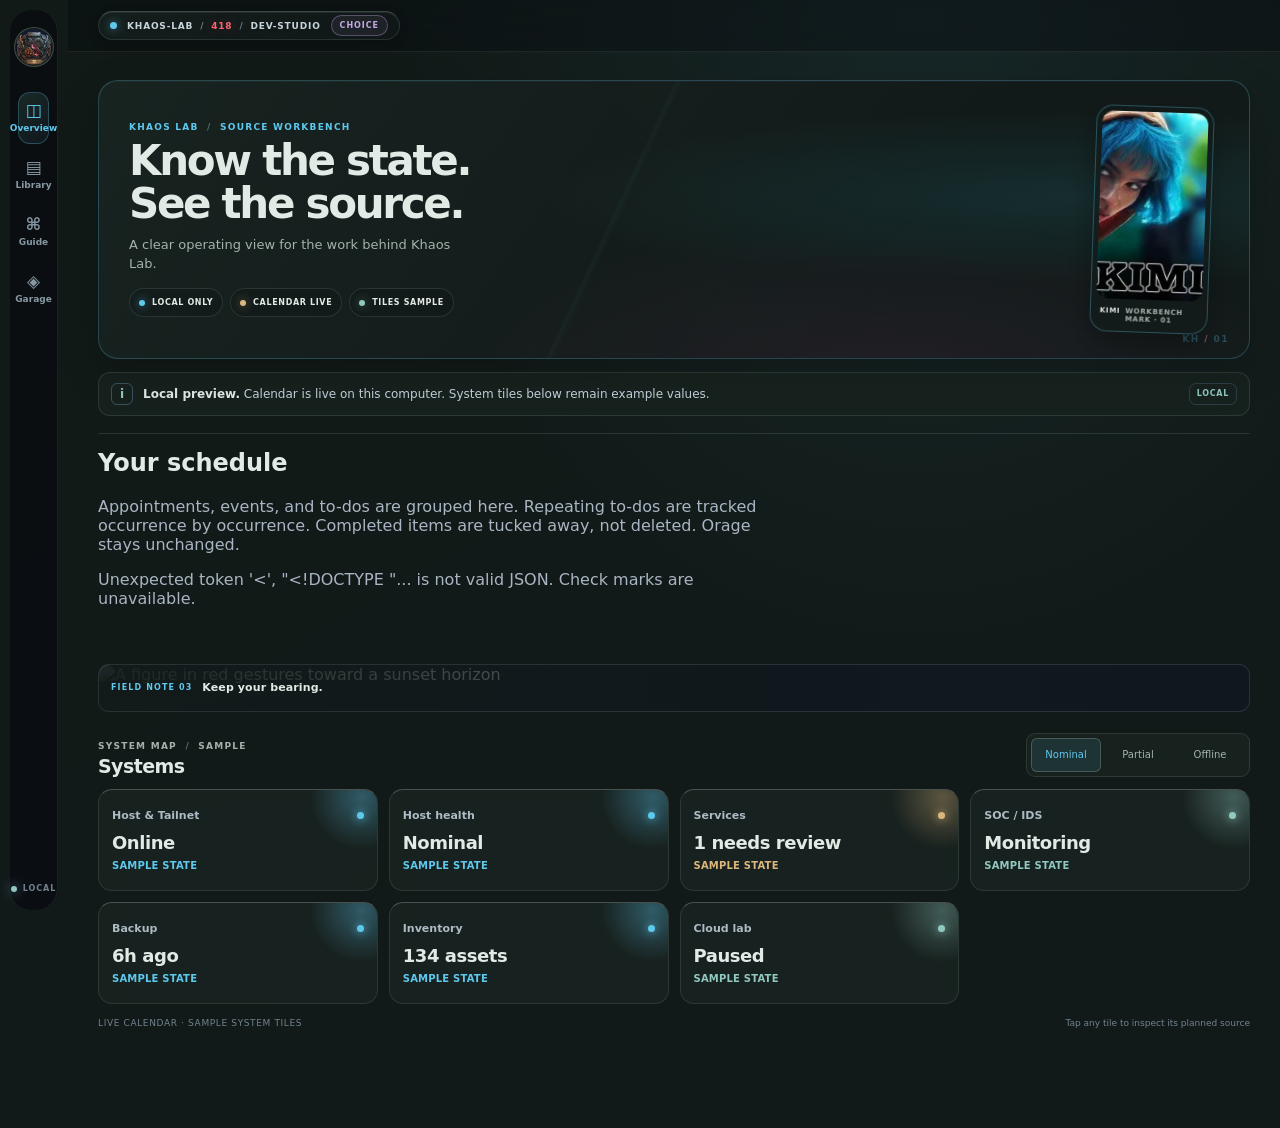
==== commit 61869561: "Round Khaos Lab and Arc Break icon surfaces" ====
--- a/apps/khaos-hub/web/index.html
+++ b/apps/khaos-hub/web/index.html
@@ -8,14 +8,14 @@
   <meta http-equiv="Content-Security-Policy" content="default-src 'none'; script-src 'self'; style-src 'self'; img-src 'self' data:; connect-src 'self'; font-src 'self'; manifest-src 'self'; base-uri 'none'; form-action 'none'; object-src 'none';">
   <title>Khaos Hub · Source Workbench</title>
   <link rel="manifest" href="manifest.webmanifest">
-  <link rel="icon" href="khaos-lab-mark.png" type="image/png">
+  <link rel="icon" href="khaos-lab-mark-round.png" type="image/png">
   <link rel="stylesheet" href="app.css">
   <script src="app.js" defer></script>
 </head>
 <body>
   <div class="app-shell">
     <aside class="side-rail" aria-label="Primary navigation">
-      <a class="brand-mark" href="#overview" aria-label="Khaos Hub overview"><img class="brand-icon" src="khaos-lab-mark.png" alt=""></a>
+      <a class="brand-mark" href="#overview" aria-label="Khaos Hub overview"><img class="brand-icon" src="khaos-lab-mark-round.png" alt=""></a>
       <nav class="rail-nav" aria-label="Sections">
         <button class="rail-link is-active" type="button" data-page="overview" aria-label="Overview" aria-current="page"><span class="rail-glyph">◫</span><span>Overview</span></button>
         <button class="rail-link" type="button" data-page="library" aria-label="Library"><span class="rail-glyph">▤</span><span>Library</span></button>
@@ -27,7 +27,7 @@
 
     <main class="main-shell">
       <header class="topbar">
-        <div class="topbar-brand"><span class="brand-mark small" aria-hidden="true"><img class="brand-icon" src="khaos-lab-mark.png" alt=""></span><span>KHAOS <b>HUB</b></span></div>
+        <div class="topbar-brand"><span class="brand-mark small" aria-hidden="true"><img class="brand-icon" src="khaos-lab-mark-round.png" alt=""></span><span>KHAOS <b>HUB</b></span></div>
         <div class="topbar-state" role="group" aria-label="Khaos-Lab 418 Dev-Studio · Still-Pine phase"><span class="state-led" aria-hidden="true"></span><span class="deck-label">KHAOS-LAB <i>/</i> <b>418</b> <i>/</i> DEV-STUDIO</span><span class="phase-chip">STILL-PINE</span></div>
       </header>
 
--- a/apps/khaos-hub/web/app.css
+++ b/apps/khaos-hub/web/app.css
@@ -38,10 +38,10 @@
 .topbar { position: sticky; z-index: 5; top: 0; display: flex; align-items: center; justify-content: space-between; height: 56px; padding: 0 17px; border-bottom: 1px solid rgba(var(--paper-rgb),.08); background: rgba(var(--ink-rgb),.82); backdrop-filter: blur(16px); -webkit-backdrop-filter: blur(16px); }
 .topbar-brand { display: flex; align-items: center; gap: 9px; color: var(--paper); font-size: 11px; font-weight: 750; letter-spacing: .12em; }
 .topbar-brand b { color: var(--muted); font-weight: 650; }
-.brand-mark { position: relative; display: grid; place-items: center; width: 44px; height: 44px; border: 1px solid rgba(141,226,189,.3); border-radius: 15px; background: linear-gradient(145deg,rgba(141,226,189,.14),rgba(145,191,255,.04)); color: var(--mint); font-size: 22px; font-weight: 800; text-decoration: none; box-shadow: inset 0 1px rgba(255,255,255,.08),0 8px 25px rgba(8,11,16,.35); }
+.brand-mark { position: relative; display: grid; place-items: center; width: 44px; height: 44px; border: 1px solid rgba(141,226,189,.3); border-radius: 50%; background: linear-gradient(145deg,rgba(141,226,189,.14),rgba(145,191,255,.04)); color: var(--mint); font-size: 22px; font-weight: 800; text-decoration: none; box-shadow: inset 0 1px rgba(255,255,255,.08),0 8px 25px rgba(8,11,16,.35); }
 .brand-mark span { position: absolute; top: 4px; right: 4px; color: var(--blue); font-size: 9px; }
-.brand-icon { display:block;width:100%;height:100%;border-radius:9px;object-fit:cover; }
-.brand-mark.small { width: 27px; height: 27px; border-radius: 9px; font-size: 15px; }
+.brand-icon { display:block;width:100%;height:100%;border-radius:50%;object-fit:cover; }
+.brand-mark.small { width: 27px; height: 27px; border-radius: 50%; font-size: 15px; }
 .brand-mark.small span { top: 1px; right: 2px; font-size: 7px; }
 .topbar-state,.sample-stamp { display: flex; align-items: center; gap: 8px; color: var(--muted); font-size: 9px; font-weight: 750; letter-spacing: .09em; }
 .state-led,.stamp-led,.rail-led { width: 7px; height: 7px; border-radius: 50%; background: var(--blue); box-shadow: 0 0 12px rgba(145,191,255,.72); }
@@ -355,7 +355,7 @@
   --shadow:none; font-family:ui-sans-serif,system-ui,-apple-system,BlinkMacSystemFont,"Segoe UI",sans-serif;
 }
 body { background:radial-gradient(ellipse at 72% 2%,rgba(var(--phase-rgb),.07),transparent 33rem),linear-gradient(150deg,#111a17,var(--ink) 68%); }
-.brand-mark { width:40px;height:40px;border:1px solid var(--line-bright);border-radius:12px;background:rgba(var(--surface-rgb),.78);box-shadow:none; }
+.brand-mark { width:40px;height:40px;border:1px solid var(--line-bright);border-radius:50%;background:rgba(var(--surface-rgb),.78);box-shadow:none; }
 .brand-mark span { color:var(--amber); }
 .sample-stamp,.preview-banner,.scenario-control,.status-card,.guide-card,.detail-dialog { border-radius:12px;box-shadow:none; }
 .preview-banner { border-color:var(--line);background:rgba(var(--surface-rgb),.72); }
@@ -466,7 +466,7 @@
 @media (min-width: 900px) {
   .app-shell { grid-template-columns: 68px minmax(0,1fr); }
   .side-rail { gap: 25px; padding: 17px 8px; }
-  .brand-mark { width: 40px; height: 40px; border-radius: 13px; }
+  .brand-mark { width: 40px; height: 40px; border-radius: 50%; }
   .rail-nav { gap: 5px; }
   .rail-link { min-height: 52px; gap: 4px; border-radius: 12px; }
   .topbar { height: 52px; padding-inline: 30px; }
@@ -492,7 +492,7 @@
   .workbench-hero { min-height: 170px; }
   .calendar-section { margin: 16px 0; padding: 13px 0; }
   .calendar-section > p:not([role="status"]) { font-size: 11px; line-height: 1.45; }
-  .library-form,.library-tools { padding: 13px; gap: 9px; border-radius: 13px; }
+  .library-form,.library-tools { padding: 13px; gap: 9px; border-radius: 50%; }
   .library-actions button,.library-import,.library-card-actions button { min-height: 42px; }
 }
 @media (prefers-reduced-motion: no-preference) {
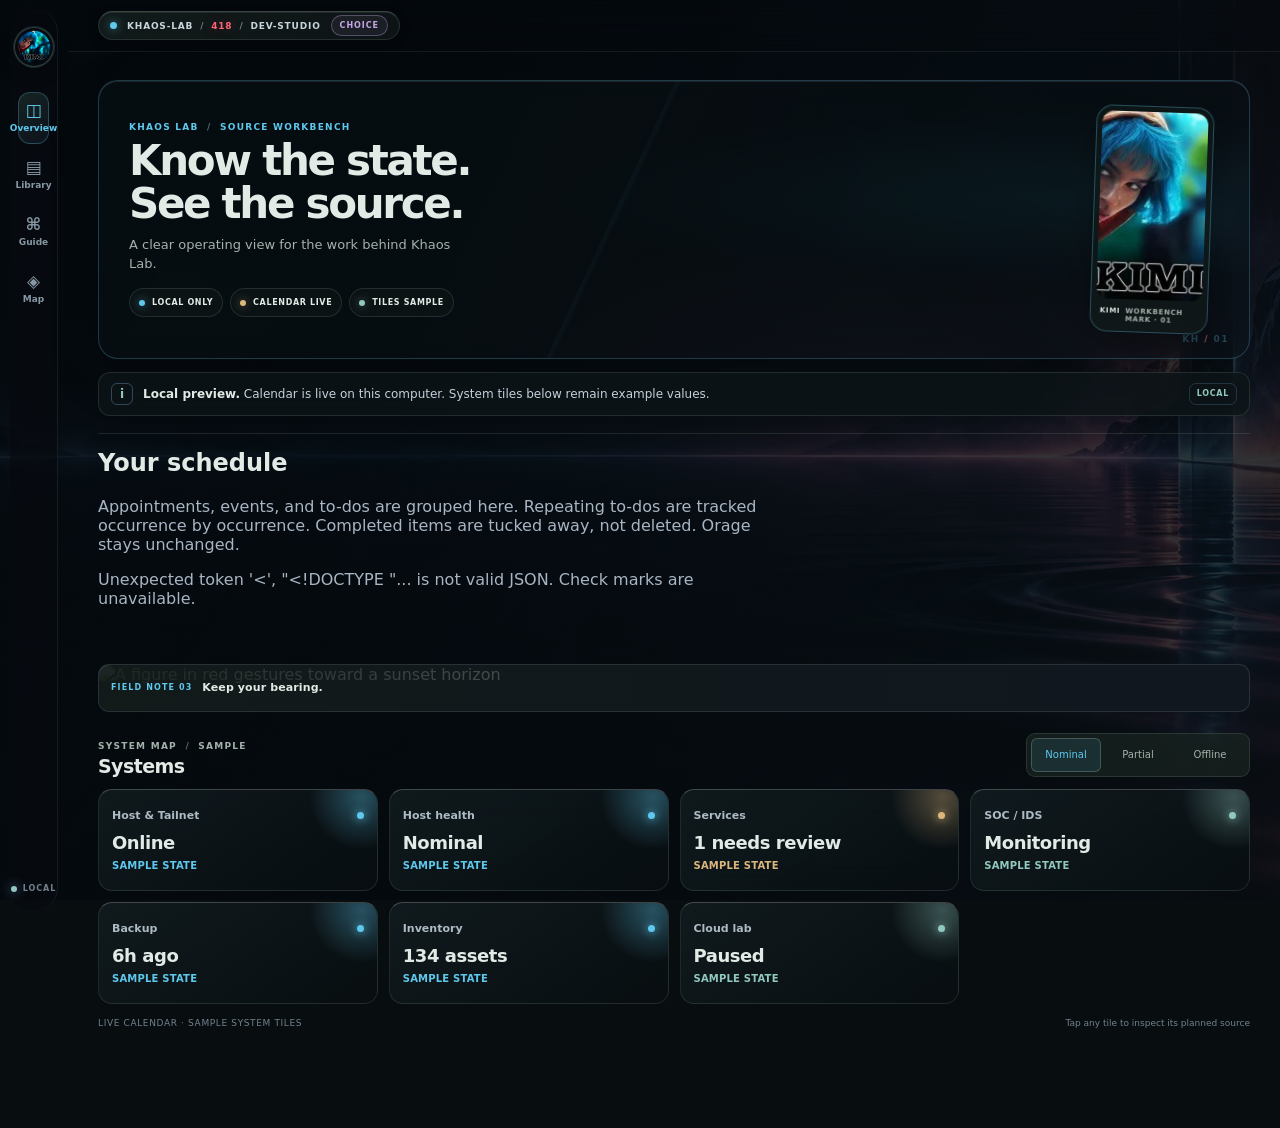
==== commit 8132d5d3: "feat(khaos-hub): compact library and native workspace" ====
--- a/apps/khaos-hub/web/index.html
+++ b/apps/khaos-hub/web/index.html
@@ -6,28 +6,28 @@
   <meta name="theme-color" content="#080b10">
   <meta name="color-scheme" content="dark">
   <meta http-equiv="Content-Security-Policy" content="default-src 'none'; script-src 'self'; style-src 'self'; img-src 'self' data:; connect-src 'self'; font-src 'self'; manifest-src 'self'; base-uri 'none'; form-action 'none'; object-src 'none';">
-  <title>Khaos Hub · Source Workbench</title>
+  <title>Khaos Hub · Personal Workspace</title>
   <link rel="manifest" href="manifest.webmanifest">
-  <link rel="icon" href="khaos-lab-mark-round.png" type="image/png">
+  <link rel="icon" href="icon-kimi-round-512.png" type="image/png">
   <link rel="stylesheet" href="app.css">
   <script src="app.js" defer></script>
 </head>
 <body>
   <div class="app-shell">
     <aside class="side-rail" aria-label="Primary navigation">
-      <a class="brand-mark" href="#overview" aria-label="Khaos Hub overview"><img class="brand-icon" src="khaos-lab-mark-round.png" alt=""></a>
+      <a class="brand-mark" href="#overview" aria-label="Khaos Hub overview"><img class="brand-icon" src="icon-kimi-round-512.png" alt=""></a>
       <nav class="rail-nav" aria-label="Sections">
         <button class="rail-link is-active" type="button" data-page="overview" aria-label="Overview" aria-current="page"><span class="rail-glyph">◫</span><span>Overview</span></button>
         <button class="rail-link" type="button" data-page="library" aria-label="Library"><span class="rail-glyph">▤</span><span>Library</span></button>
         <button class="rail-link" type="button" data-page="guide" aria-label="Guide"><span class="rail-glyph">⌘</span><span>Guide</span></button>
-        <a class="rail-link garage-link" href="/garage/" aria-label="Garage system map"><span class="rail-glyph" aria-hidden="true">◈</span><span>Garage</span></a>
+        <a class="rail-link garage-link" href="/garage/" aria-label="Khaos Hub source map"><span class="rail-glyph" aria-hidden="true">◈</span><span>Map</span></a>
       </nav>
       <div class="rail-foot"><span class="rail-led"></span><span>LOCAL</span></div>
     </aside>
 
     <main class="main-shell">
       <header class="topbar">
-        <div class="topbar-brand"><span class="brand-mark small" aria-hidden="true"><img class="brand-icon" src="khaos-lab-mark-round.png" alt=""></span><span>KHAOS <b>HUB</b></span></div>
+        <div class="topbar-brand"><span class="brand-mark small" aria-hidden="true"><img class="brand-icon" src="icon-kimi-round-512.png" alt=""></span><span>KHAOS <b>HUB</b></span></div>
         <div class="topbar-state" role="group" aria-label="Khaos-Lab 418 Dev-Studio · Still-Pine phase"><span class="state-led" aria-hidden="true"></span><span class="deck-label">KHAOS-LAB <i>/</i> <b>418</b> <i>/</i> DEV-STUDIO</span><span class="phase-chip">STILL-PINE</span></div>
       </header>
 
@@ -72,18 +72,38 @@
       </section>
 
       <section class="page page-library" data-view="library" aria-labelledby="library-title" hidden>
-        <div class="page-heading"><div><p class="eyebrow">PRIVATE INDEX <span>/</span> LOCAL ONLY</p><h1 id="library-title">Your field library.</h1><p class="lede">Save references you choose. Hub does not read browser history or fetch pages.</p></div></div>
-        <form id="library-form" class="library-form">
-          <input type="hidden" id="library-id">
-          <label>Title <input id="library-title-input" maxlength="180" required autocomplete="off"></label>
-          <label>Page URL <input id="library-url-input" type="url" maxlength="2048" placeholder="https://…" autocomplete="url"></label>
-          <label>Type <select id="library-kind"><option value="bookmark">Bookmark</option><option value="tutorial">Tutorial</option><option value="research">Research</option><option value="incident">Incident reference</option></select></label>
-          <label>Tags <input id="library-tags" maxlength="240" placeholder="linux, incident-response"></label>
-          <label class="library-note">Notes <textarea id="library-note" maxlength="4000" rows="3"></textarea></label>
-          <div class="library-actions"><button class="library-save" type="submit">Save reference</button><button id="library-cancel" type="button" hidden>Cancel edit</button><button id="library-export" type="button">Export library</button><label class="library-import">Import JSON<input id="library-import-file" type="file" accept="application/json,.json"></label></div><p id="library-state" role="status" aria-live="polite">Saved locally on this computer.</p>
-        </form>
-        <div class="library-tools"><label>Search saved items <input id="library-search" type="search" placeholder="Title, note, tag, URL"></label><label>Show <select id="library-filter"><option value="all">Everything</option><option value="bookmark">Bookmarks</option><option value="tutorial">Tutorials</option><option value="research">Research</option><option value="incident">Incident references</option></select></label></div>
-        <div id="library-list" class="library-list" aria-live="polite"></div><p class="library-boundary">Private local index · explicit save only · saved page details are metadata and notes, not offline copies.</p>
+        <div class="page-heading"><div><p class="eyebrow">PRIVATE INDEX <span>/</span> LOCAL ONLY</p><h1 id="library-title">Your personal library.</h1><p class="lede">A Dewey-sorted study shelf beside your saved web references. Source files stay in their project homes.</p></div></div>
+        <div class="library-tools"><label>Search saved items <input id="library-search" type="search" placeholder="Title, note, tag, URL, source"></label><label>Show <select id="library-filter"><option value="all">Everything</option><option value="bookmark">Bookmarks</option><option value="reading">Reading list</option><option value="tutorial">Tutorials</option><option value="research">Research</option><option value="incident">Incident references</option></select></label></div>
+        <div id="library-stats" class="library-stats" aria-label="Library totals"></div>
+        <p id="library-state" class="library-state" role="status" aria-live="polite">Saved locally on this computer.</p>
+        <details class="library-editor" id="library-editor">
+          <summary><span id="library-editor-label">Add a reference</span><span class="library-summary-note">PRIVATE · LOCAL</span></summary>
+          <form id="library-form" class="library-form">
+            <input type="hidden" id="library-id">
+            <label>Title <input id="library-title-input" maxlength="180" required autocomplete="off"></label>
+            <label>Page URL <input id="library-url-input" type="url" maxlength="2048" placeholder="https://…" autocomplete="url"></label>
+            <label>Type <select id="library-kind"><option value="bookmark">Bookmark</option><option value="reading">Reading list</option><option value="tutorial">Tutorial</option><option value="research">Research</option><option value="incident">Incident reference</option></select></label>
+            <label>Tags <input id="library-tags" maxlength="240" placeholder="linux, incident-response"></label>
+            <label class="library-note">Notes <textarea id="library-note" maxlength="4000" rows="3"></textarea></label>
+            <div class="library-actions"><button class="library-save" type="submit">Save reference</button><button id="library-cancel" type="button" hidden>Cancel edit</button></div>
+          </form>
+        </details>
+        <div id="library-list" class="library-list" aria-live="polite"></div>
+        <details class="library-management" id="library-management">
+          <summary>Import, export &amp; browser tools</summary>
+          <p>Secondary actions stay local. Bookmark scanning reads saved bookmarks only; it never reads browsing history or page contents.</p>
+          <div class="library-actions"><button id="library-export" type="button">Export library</button><button id="library-browser-scan" type="button">Find browser bookmarks</button><label class="library-import">Import JSON<input id="library-import-file" type="file" accept="application/json,.json"></label></div>
+          <p id="library-import-preview" class="library-import-preview" role="status" aria-live="polite" hidden></p>
+        </details>
+        <details class="dewey-shelf" id="dewey-shelf">
+          <summary><span><span class="eyebrow">STUDY SHELF</span><strong>Dewey browse</strong></span><span id="dewey-count" class="library-stat">Loading…</span></summary>
+          <p class="library-boundary">Curated local index · no files moved or copied · select a path to copy it for Thunar or your editor.</p>
+          <label class="dewey-search-label">Find a tutorial or study item <input id="dewey-search" type="search" placeholder="Title, subject, Dewey number"></label>
+          <div id="dewey-state" role="status" aria-live="polite">Loading the local study catalog…</div>
+          <nav id="dewey-classes" class="dewey-classes" aria-label="Dewey subject filters"></nav>
+          <div id="dewey-list" class="dewey-list"></div>
+        </details>
+        <p class="library-boundary">Private local index · explicit save only · saved page details are metadata and notes, not offline copies.</p>
       </section>
 
       <section class="page page-guide" data-view="guide" aria-labelledby="guide-title" hidden>
@@ -95,7 +115,7 @@
           <article class="guide-card"><span class="guide-index">01</span><h2>Sample states</h2><p>Nominal, partial failure, and host offline fixtures. Switch scenarios on Overview to see how each tile responds.</p></article>
           <article class="guide-card"><span class="guide-index">02</span><h2>Shared check marks</h2><p>Check and uncheck calendar entries here or in Khaos Lab. The views sync every two seconds. Orage appointments and alarms remain unchanged.</p></article>
           <article class="guide-card"><span class="guide-index">03</span><h2>Private by default</h2><p>This calendar runs on this computer only. Phone access still needs a reviewed private connection.</p></article>
-          <article class="guide-card guide-wide"><span class="guide-index">04</span><h2>Planned status surfaces</h2><p>Host and Tailnet · Host health · Services · SOC / IDS · Backup · Inventory summary · Cloud lab.</p></article>
+          <article class="guide-card guide-wide"><span class="guide-index">04</span><h2>Pilot MFD signal contract</h2><p>When status sources are connected, show a readable label, source, sample time, and explicit stale, unavailable, denied, or fixture state. Circadian phase may shift the ambient accent; words carry status and severity. The system tiles above are still sample values, not live host telemetry.</p></article>
         </div>
         <footer class="page-foot"><span>PREVIEW 0.1.0</span><span>Live calendar · sample system status</span></footer>
       </section>
@@ -104,7 +124,7 @@
         <button class="mobile-link is-active" type="button" data-page="overview" aria-current="page"><span aria-hidden="true">◫</span>Overview</button>
         <button class="mobile-link" type="button" data-page="library"><span aria-hidden="true">▤</span>Library</button>
         <button class="mobile-link" type="button" data-page="guide"><span aria-hidden="true">⌘</span>Guide</button>
-        <a class="mobile-link garage-mobile-link" href="/garage/" aria-label="Garage system map"><span aria-hidden="true">◈</span>Garage</a>
+        <a class="mobile-link garage-mobile-link" href="/garage/" aria-label="Khaos Hub source map"><span aria-hidden="true">◈</span>Map</a>
       </nav>
     </main>
   </div>
--- a/apps/khaos-hub/web/app.css
+++ b/apps/khaos-hub/web/app.css
@@ -446,6 +446,19 @@
 
 .library-form,.library-tools{display:grid;grid-template-columns:repeat(auto-fit,minmax(min(100%,220px),1fr));gap:12px;padding:18px;border:1px solid var(--line);border-radius:16px;background:rgba(var(--surface-rgb),.55)}.library-form label,.library-tools label{display:grid;gap:6px;color:var(--muted);font-size:12px}.library-form input,.library-form select,.library-form textarea,.library-tools input,.library-tools select{width:100%;min-width:0;padding:10px 11px;border:1px solid var(--line-bright);border-radius:10px;background:rgba(var(--ink-rgb),.8);color:var(--paper);font:inherit}.library-note,.library-actions,#library-state{grid-column:1/-1}.library-actions,.library-card-actions{display:flex;flex-wrap:wrap;align-items:center;gap:8px}.library-actions button,.library-import,.library-card-actions button{min-height:38px;padding:8px 12px;border:1px solid var(--line-bright);border-radius:10px;background:rgba(var(--overlay-rgb),.7);color:var(--paper);font:inherit;cursor:pointer}.library-actions .library-save{border-color:var(--mint);color:var(--mint)}#library-state,.library-boundary,.library-card-meta{margin:0;color:var(--muted);font-size:12px}.library-tools{margin:14px 0}.library-list{display:grid;grid-template-columns:repeat(auto-fit,minmax(min(100%,280px),1fr));gap:12px}.library-card{min-width:0;padding:16px;border:1px solid var(--line);border-radius:15px;background:rgba(var(--surface-rgb),.65);overflow-wrap:anywhere}.library-card-title{display:block;margin:0 0 8px;color:var(--paper);font-size:17px;font-weight:700}.library-card p{color:var(--muted);white-space:pre-wrap}.library-empty,.library-boundary{color:var(--muted)}.library-boundary{margin:14px 0 28px}
 
+.library-editor,.library-management{margin:12px 0;border:1px solid var(--line-bright);border-radius:15px;background:rgba(var(--surface-rgb),.64);overflow:hidden}
+.library-editor>summary,.library-management>summary{display:flex;align-items:center;justify-content:space-between;gap:12px;min-height:46px;padding:10px 14px;color:var(--paper);font-size:13px;font-weight:650;cursor:pointer;list-style:none}
+.library-editor>summary::-webkit-details-marker,.library-management>summary::-webkit-details-marker{display:none}
+.library-editor>summary::after,.library-management>summary::after{content:"+";color:var(--phase);font-size:18px;font-weight:400}
+.library-editor[open]>summary::after,.library-management[open]>summary::after{content:"−"}
+.library-editor>summary:focus-visible,.library-management>summary:focus-visible{outline:2px solid var(--phase);outline-offset:-3px}
+.library-summary-note{margin-left:auto;color:var(--muted);font-size:9px;letter-spacing:.1em}
+.library-editor .library-form{margin:0;border:0;border-top:1px solid var(--line);border-radius:0;background:transparent;padding:14px}
+.library-management>p{margin:8px 14px;color:var(--muted);font-size:12px;line-height:1.5}
+.library-management>.library-actions{padding:2px 14px 14px}
+.library-state{margin:6px 0 10px;color:var(--muted);font-size:12px}
+@media(max-width:599px){.library-editor>summary,.library-management>summary{min-height:44px;padding:9px 11px}.library-summary-note{font-size:8px}.library-editor .library-form{padding:11px}}
+
 .mobile-nav{grid-template-columns:repeat(4,minmax(0,1fr))}
 
 /* Responsive control-deck refinement */
@@ -492,9 +505,21 @@
   .workbench-hero { min-height: 170px; }
   .calendar-section { margin: 16px 0; padding: 13px 0; }
   .calendar-section > p:not([role="status"]) { font-size: 11px; line-height: 1.45; }
-  .library-form,.library-tools { padding: 13px; gap: 9px; border-radius: 50%; }
+  .library-form,.library-tools { padding: 13px; gap: 9px; border-radius: 14px; }
   .library-actions button,.library-import,.library-card-actions button { min-height: 42px; }
 }
+
+.library-stats{display:flex;flex-wrap:wrap;gap:8px;margin:13px 0;color:var(--muted)}
+.library-stat{display:inline-flex;align-items:center;gap:7px;min-height:31px;padding:5px 10px;border:1px solid var(--line);border-radius:999px;background:rgba(var(--surface-rgb),.52);font-size:11px}
+.library-stat strong{color:var(--paper);font-size:12px;font-variant-numeric:tabular-nums}
+.library-import-preview{margin:12px 0;padding:12px 14px;border:1px solid var(--line-bright);border-radius:14px;background:rgba(var(--surface-rgb),.68);color:var(--paper);font-size:13px;line-height:1.5}
+.library-import-preview[hidden]{display:none}
+.library-import-preview button{margin:9px 8px 0 0;min-height:36px;padding:7px 12px;border:1px solid var(--line-bright);border-radius:999px;background:rgba(var(--overlay-rgb),.7);color:var(--paper);font:inherit;cursor:pointer}
+.library-source{margin:10px 0 0;padding-top:8px;border-top:1px solid var(--line);color:var(--muted);font-size:11px}
+.library-source summary{cursor:pointer;min-height:26px}
+.library-source ul{margin:6px 0;padding-left:18px}
+.library-source li{margin:4px 0;overflow-wrap:anywhere}
+.library-load-more{grid-column:1/-1;justify-self:center;min-height:38px;padding:8px 15px;border:1px solid var(--line-bright);border-radius:999px;background:rgba(var(--surface-rgb),.75);color:var(--paper);font:inherit;cursor:pointer}
 @media (prefers-reduced-motion: no-preference) {
   .rail-link,.mobile-link,.scenario,.library-card { transition: color .16s ease,border-color .16s ease,background .16s ease,transform .16s ease; }
   .rail-link:hover,.mobile-link:hover { border-color: var(--line); transform: translateY(-1px); }
@@ -509,3 +534,74 @@
 .horizon-divider figcaption span{color:var(--mint);font-size:8px;font-weight:800;letter-spacing:.14em}
 .horizon-divider figcaption strong{font-size:11px;font-weight:650;letter-spacing:.01em}
 @media(max-width:599px){.horizon-divider{min-height:42px;margin:13px 0 17px}.horizon-divider img{object-position:64% 76%}.horizon-divider figcaption{gap:8px;padding-inline:9px}}
+
+
+/* Still-water glass atmosphere: image stays behind the interface, never behind text. */
+body { position: relative; isolation: isolate; background: #080d10; }
+body::before {
+  position: fixed; inset: 0; z-index: -1; content: ""; pointer-events: none;
+  background: linear-gradient(125deg,rgba(5,10,13,.91),rgba(7,13,16,.77) 54%,rgba(8,13,16,.85)),
+    url("still-water-glass.webp") center 50% / cover no-repeat;
+  opacity: .94;
+}
+.app-shell { position: relative; z-index: 0; background: transparent; }
+.workbench-hero {
+  background: linear-gradient(115deg,rgba(8,15,18,.72),rgba(8,14,18,.57)),
+    radial-gradient(ellipse at 84% 42%,rgba(48,181,200,.16),transparent 38%),
+    radial-gradient(ellipse at 68% 110%,rgba(176,77,151,.12),transparent 38%);
+  backdrop-filter: blur(14px) saturate(125%);
+  -webkit-backdrop-filter: blur(14px) saturate(125%);
+  box-shadow: inset 0 1px rgba(255,255,255,.09),0 18px 48px rgba(0,0,0,.24);
+}
+.preview-banner,.status-card,.guide-card,.library-form,.library-tools,.library-card {
+  backdrop-filter: blur(16px) saturate(125%);
+  -webkit-backdrop-filter: blur(16px) saturate(125%);
+}
+.preview-banner { background: rgba(13,21,24,.78); }
+.status-card { background: linear-gradient(145deg,rgba(20,31,34,.76),rgba(8,14,17,.84)); }
+.guide-card,.library-form,.library-tools,.library-card { background: linear-gradient(145deg,rgba(20,30,32,.74),rgba(8,14,17,.82)); }
+.brand-mark { overflow: hidden; padding: 2px; background: rgba(7,13,16,.82); box-shadow: 0 0 0 1px rgba(var(--phase-rgb),.16),0 4px 18px rgba(0,0,0,.28); }
+.brand-mark.small { padding: 1px; }
+@media (prefers-reduced-transparency: reduce) {
+  body::before { opacity: .3; }
+  .topbar,.workbench-hero,.preview-banner,.status-card,.guide-card,.library-form,.library-tools,.library-card,.mobile-nav {
+    background: rgba(9,15,18,.97) !important;
+    backdrop-filter: none !important; -webkit-backdrop-filter: none !important;
+  }
+}
+@media (max-width: 599px) {
+  body::before { background-position: 48% 35%; }
+  .workbench-hero { backdrop-filter: blur(10px); -webkit-backdrop-filter: blur(10px); }
+}
+
+.dewey-shelf{margin:12px 0 18px;padding:0;border:1px solid var(--line-bright);border-radius:18px;background:rgba(var(--surface-rgb),.66);overflow:hidden}
+.dewey-shelf>summary{display:flex;align-items:center;justify-content:space-between;gap:12px;min-height:54px;padding:10px 14px;cursor:pointer;list-style:none}
+.dewey-shelf>summary::-webkit-details-marker,.dewey-group>summary::-webkit-details-marker{display:none}
+.dewey-shelf>summary>span:first-child{display:flex;align-items:center;gap:12px}
+.dewey-shelf>summary strong{color:var(--paper);font-size:15px}
+.dewey-shelf>summary .library-stat{white-space:nowrap}
+.dewey-shelf>.library-boundary,.dewey-search-label,#dewey-state,.dewey-classes,.dewey-list{margin:12px 14px}
+.dewey-search-label{display:grid;gap:6px;color:var(--muted);font-size:12px}
+.dewey-search-label input{width:100%;min-width:0;padding:9px 11px;border:1px solid var(--line-bright);border-radius:999px;background:rgba(var(--ink-rgb),.8);color:var(--paper);font:inherit}
+.dewey-classes{display:flex;flex-wrap:wrap;gap:7px}
+.dewey-filter,.dewey-copy{min-height:34px;padding:6px 10px;border:1px solid var(--line-bright);border-radius:999px;background:rgba(var(--overlay-rgb),.66);color:var(--paper);font:inherit;font-size:11px;cursor:pointer}
+.dewey-filter[aria-pressed=true]{border-color:var(--phase);color:var(--phase)}
+.dewey-filter:focus-visible,.dewey-copy:focus-visible,.dewey-search-label input:focus-visible,.dewey-shelf>summary:focus-visible,.dewey-group>summary:focus-visible{outline:2px solid var(--phase);outline-offset:2px}
+.dewey-group{margin:8px 0;border:1px solid var(--line);border-radius:15px;background:rgba(var(--ink-rgb),.36);overflow:hidden}
+.dewey-group>summary{display:grid;gap:4px;padding:12px 14px;cursor:pointer;list-style:none}
+.dewey-group>summary strong{color:var(--paper);font-size:13px}
+.dewey-group>summary span{color:var(--muted);font-size:11px}
+.dewey-item{margin:8px 10px;padding:12px;border:1px solid var(--line);border-radius:14px;background:rgba(var(--surface-rgb),.74);overflow-wrap:anywhere}
+.dewey-item h3{margin:0;color:var(--paper);font-size:14px}
+.dewey-item p{margin:5px 0;color:var(--muted);font-size:12px}
+.dewey-file{display:flex;flex-wrap:wrap;align-items:center;gap:8px;margin-top:9px}
+.dewey-file code{min-width:0;flex:1;padding:6px 8px;border-radius:9px;background:rgba(var(--ink-rgb),.65);color:var(--muted);font-size:10px;overflow-wrap:anywhere}
+.dewey-copy:disabled{opacity:.55;cursor:not-allowed}
+@media(max-width:599px){.dewey-shelf>summary{align-items:flex-start;padding:10px}.dewey-shelf>summary>span:first-child{align-items:flex-start;gap:8px;flex-direction:column}.dewey-shelf>.library-boundary,.dewey-search-label,#dewey-state,.dewey-classes,.dewey-list{margin-inline:10px}.dewey-item{margin-inline:7px;padding:10px}.dewey-file code{flex-basis:100%}.dewey-copy{min-height:38px}}
+
+@media (max-width:899px) {
+  html { scroll-padding-bottom: calc(92px + env(safe-area-inset-bottom)); }
+  .main-shell { padding-bottom: calc(96px + env(safe-area-inset-bottom)); }
+  .scenario-control,.scenario-control button,.scenario,.status-card,.calendar-section button,.calendar-row,.library-actions button,
+  .library-card-actions button,.library-load-more { scroll-margin-bottom: 104px; }
+}
